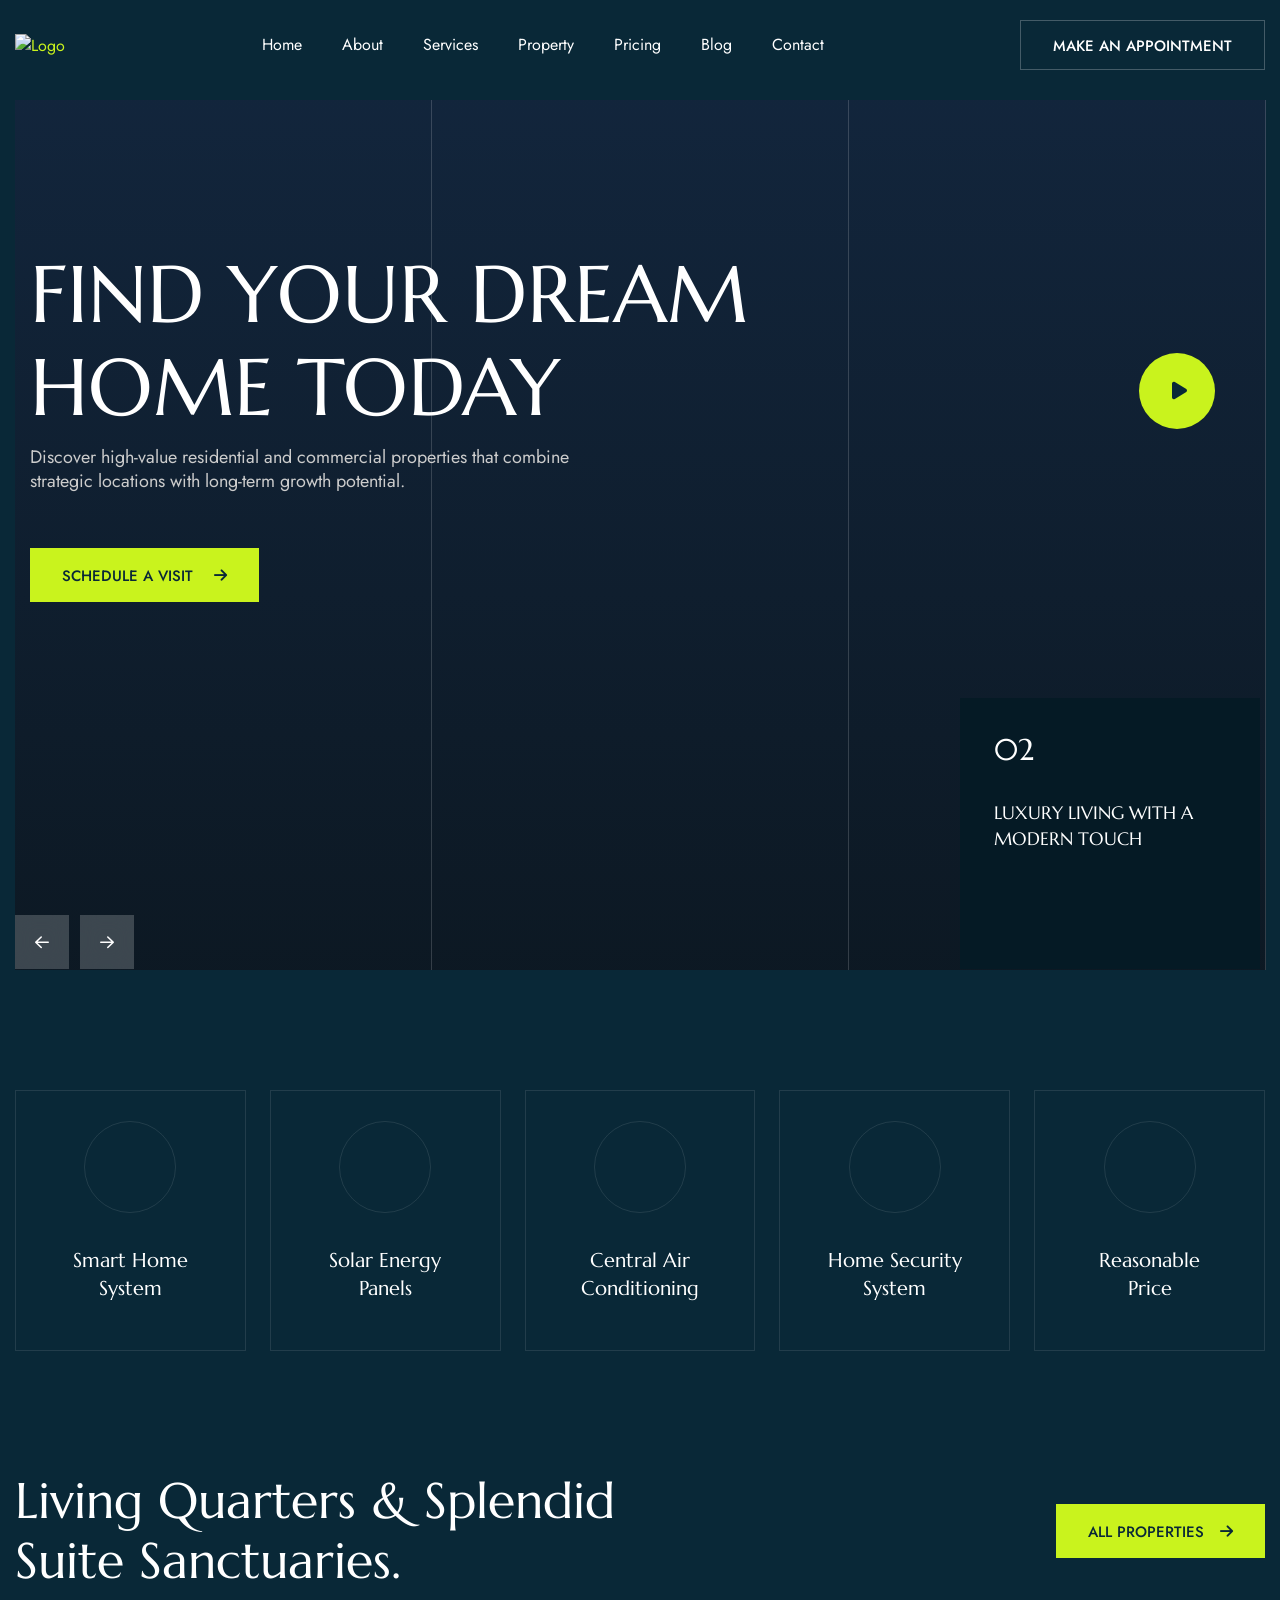
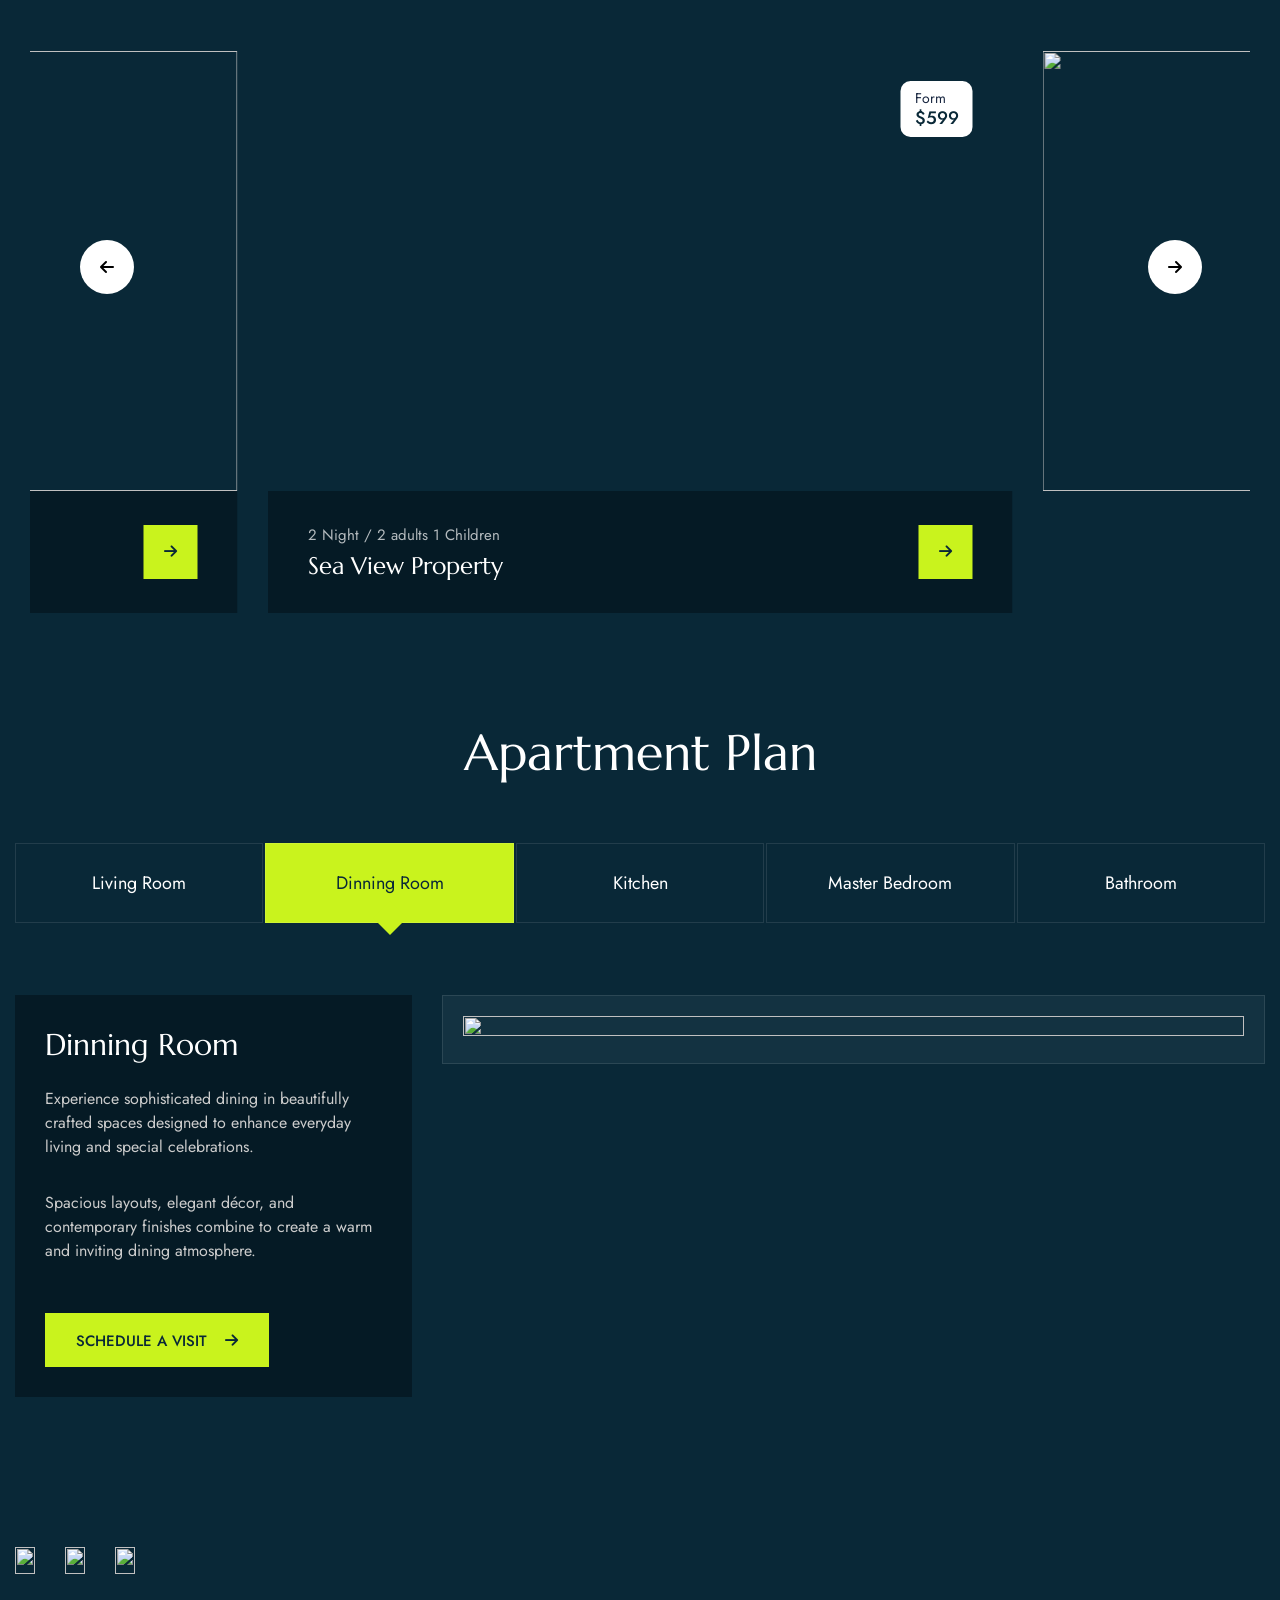
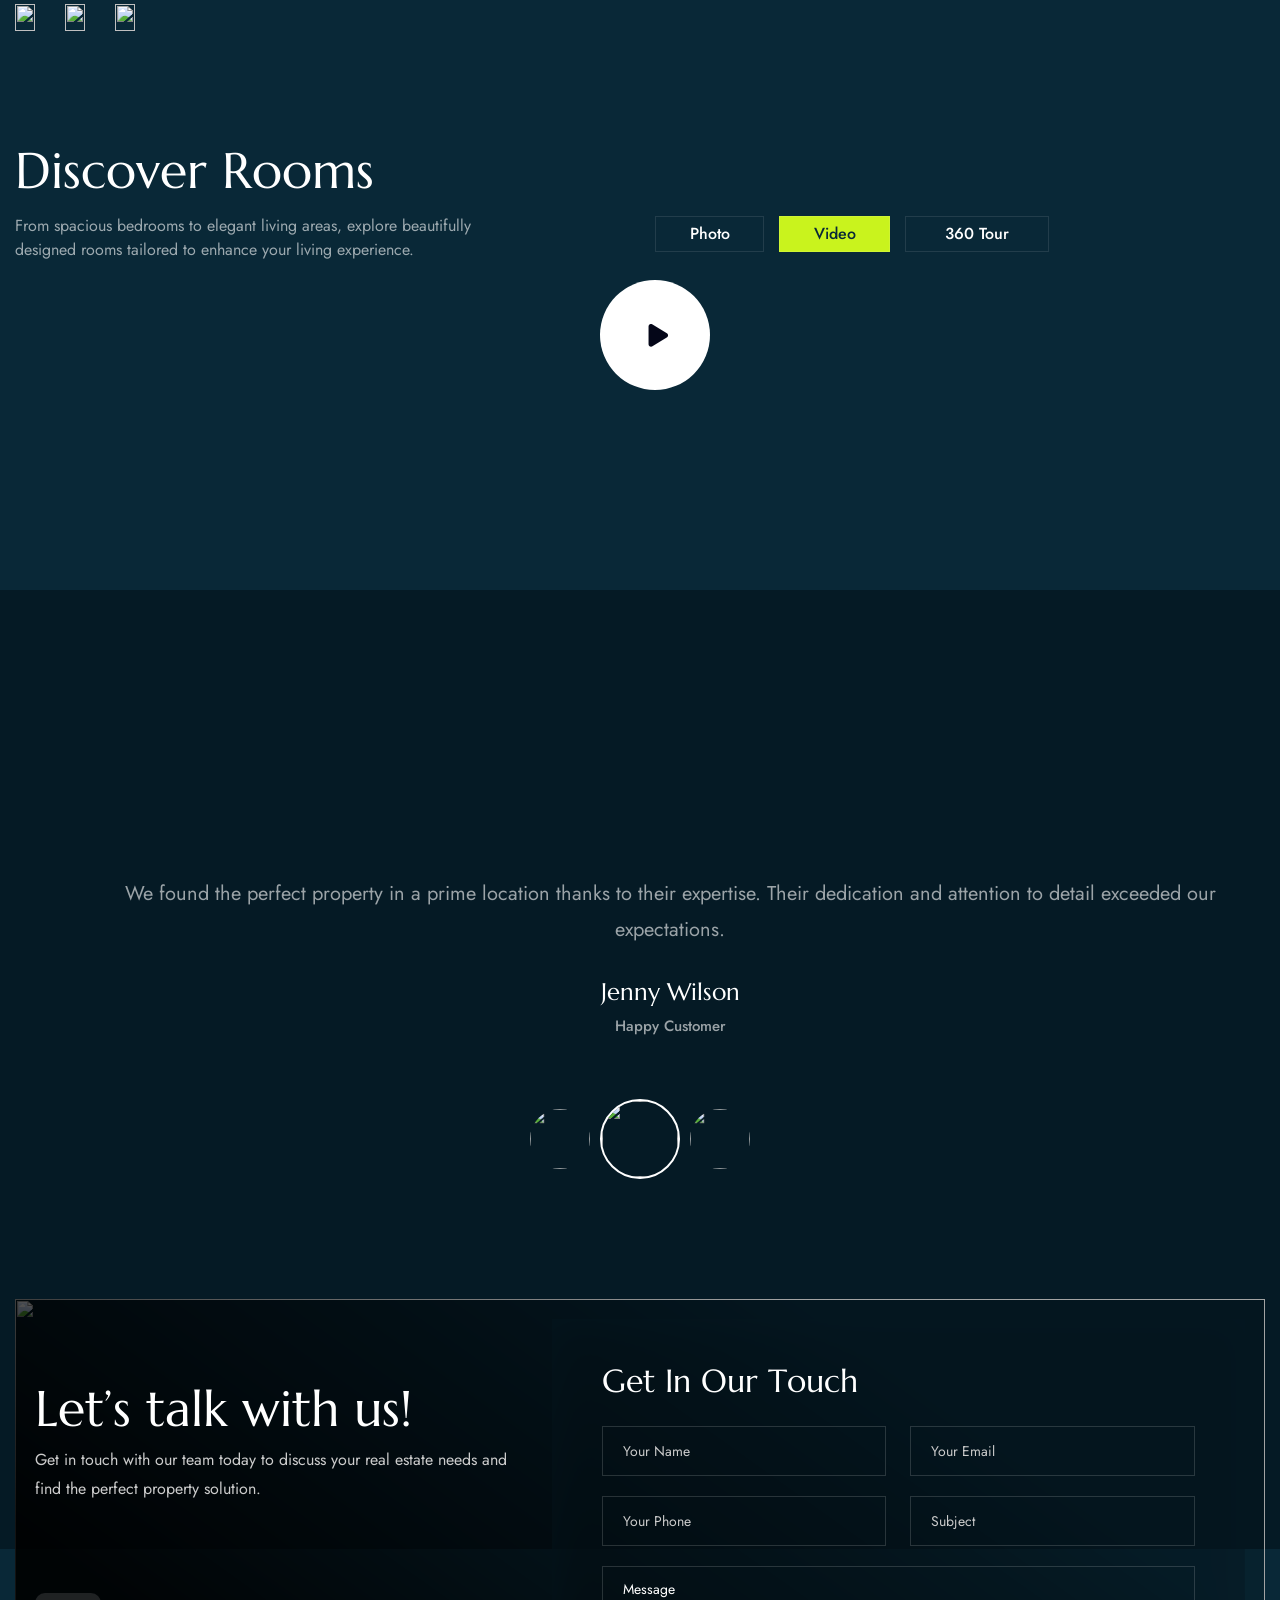
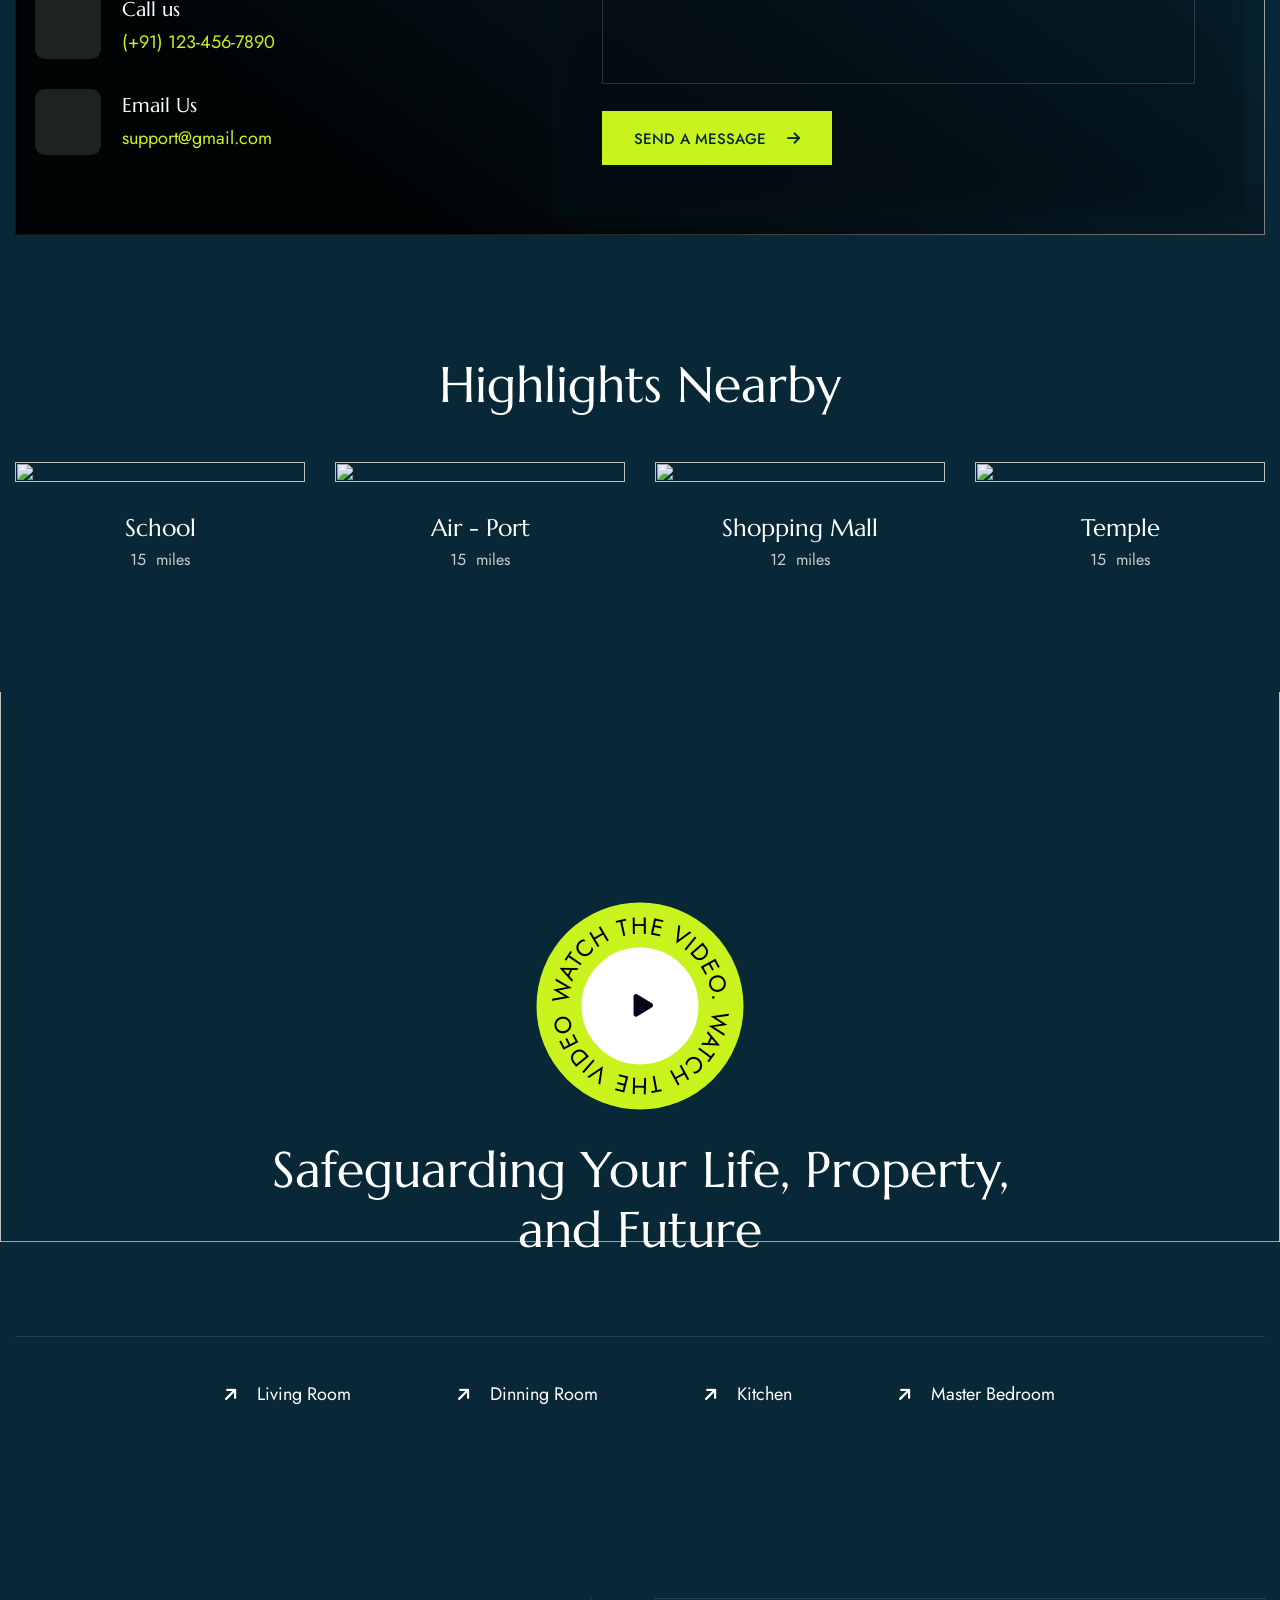
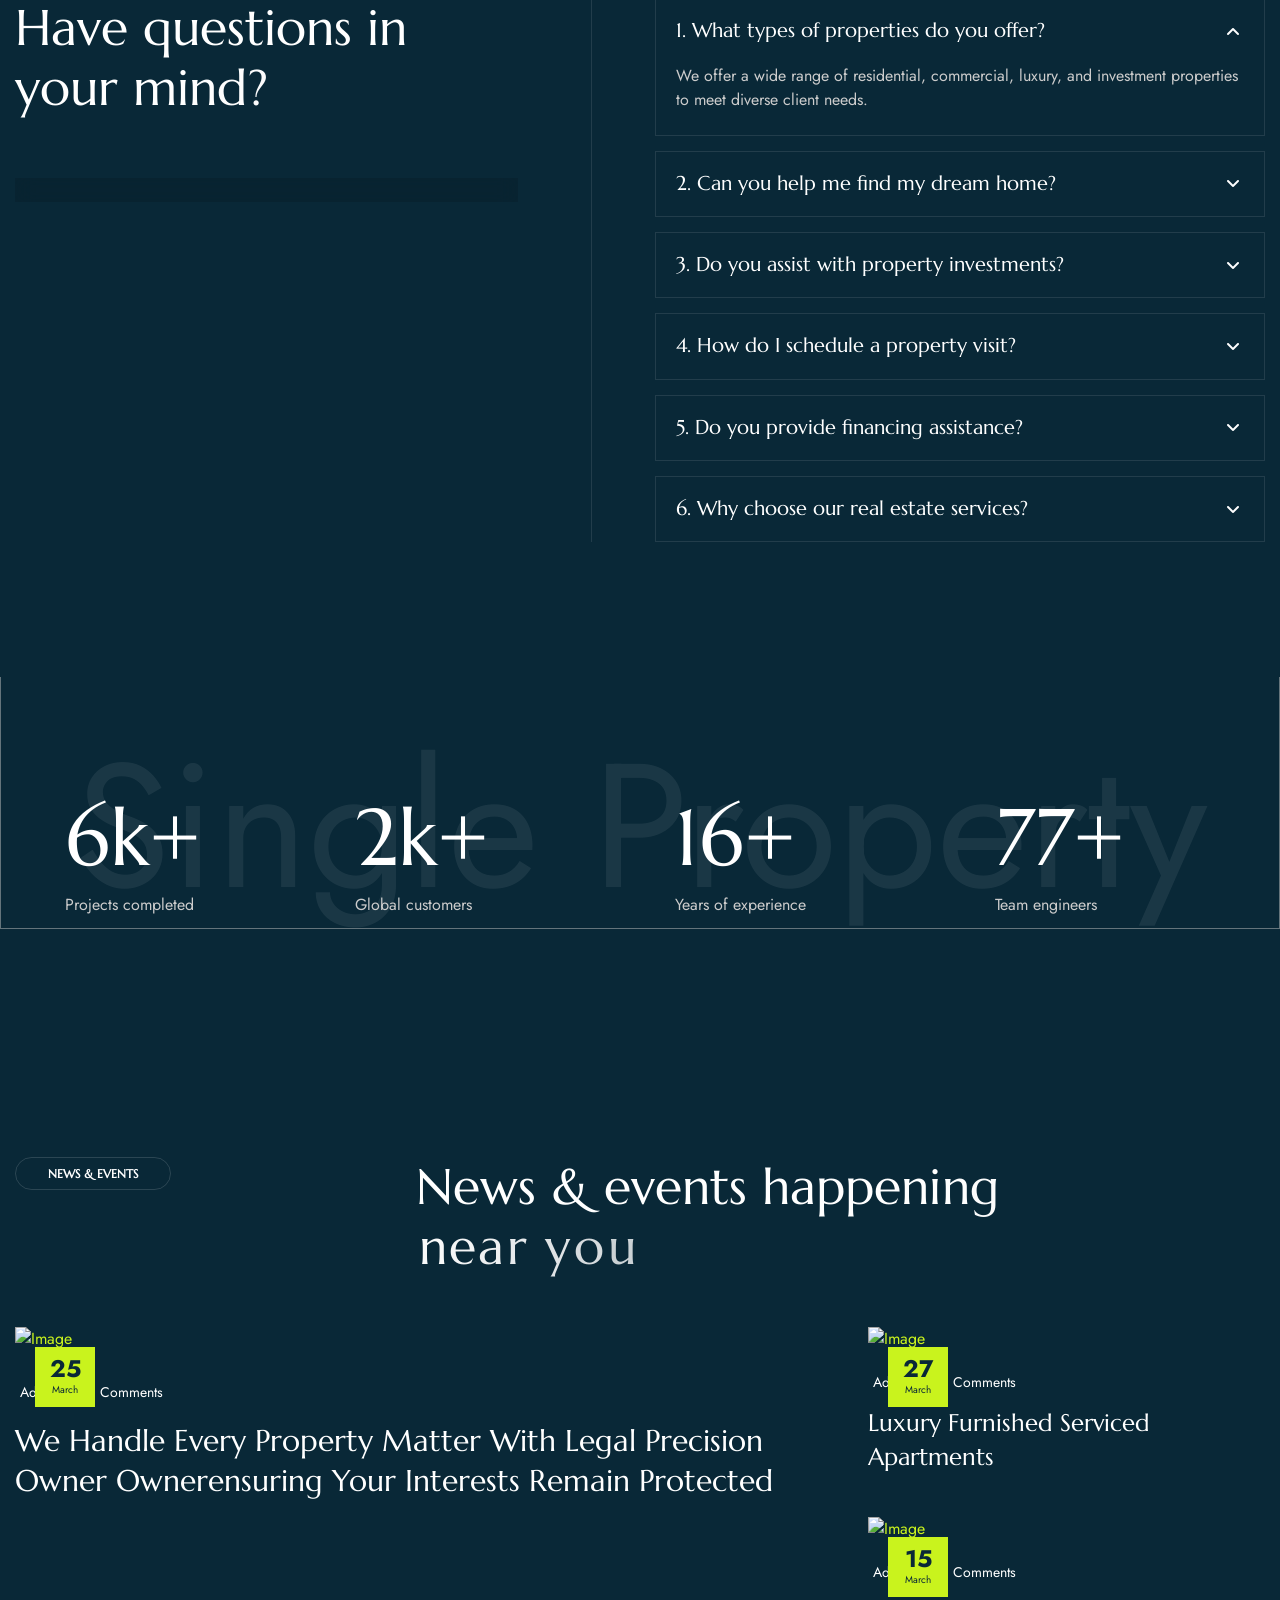
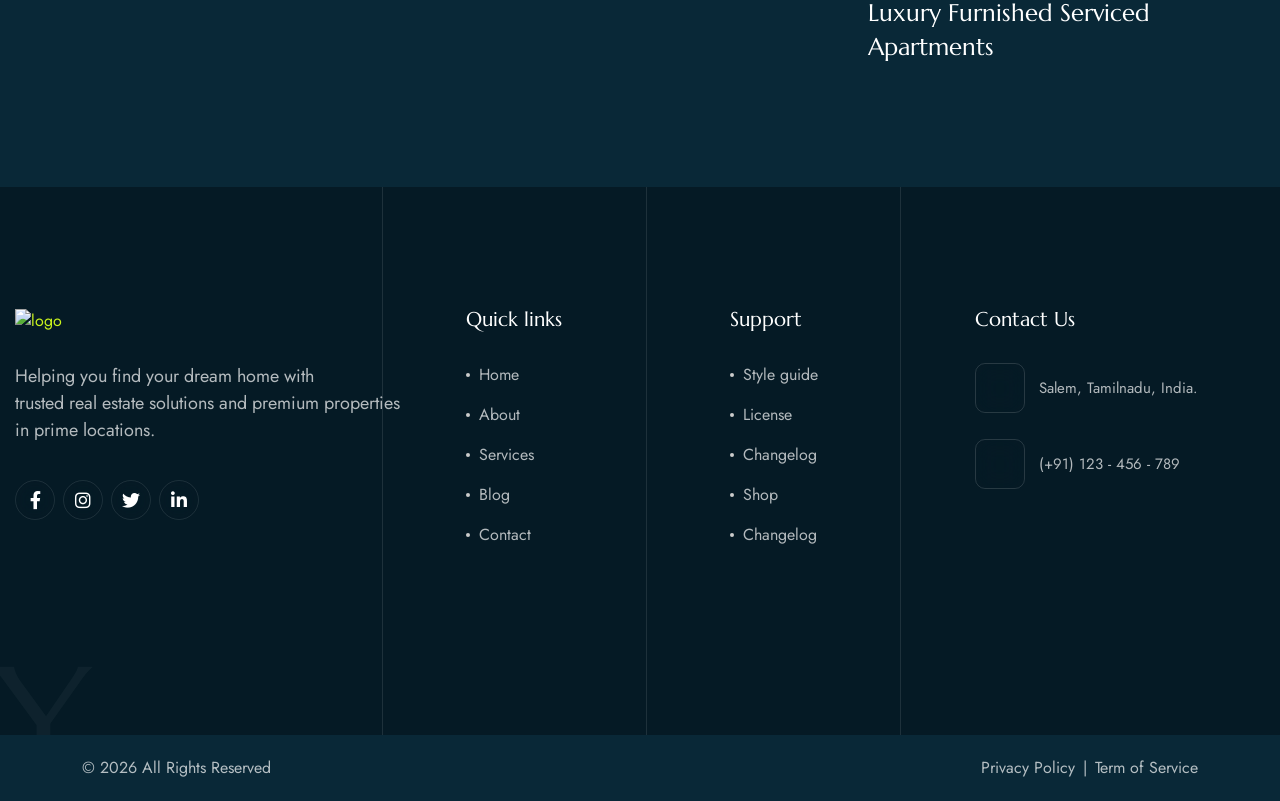
==== index.html @ 221e7041 "Add files via upload" ====
<!DOCTYPE html>
<html lang="en">
<head>
<meta charset="utf-8" />
<title>Stackly- Real Estate</title>
<!-- Stylesheets -->
<link href="css/bootstrap.min.css" rel="stylesheet" />
<link href="css/style.css" rel="stylesheet" />
<link href="css/style-home-1.css" rel="stylesheet" />
<meta http-equiv="X-UA-Compatible" content="IE=edge" />
<meta name="viewport" content="width=device-width, initial-scale=1.0" />

</head>

<body>
<div class="page-wrapper">

  <div class="preloader"></div>

  <!-- Back-to-top start -->
  <div class="back-to-top-wrapper">
    <button id="back_to_top" type="button" class="back-to-top-btn">
      <svg width="12" height="7" viewBox="0 0 12 7" fill="none" xmlns="../../../www.w3.org/2000/svg.html"><path d="M11 6L6 1L1 6" stroke="currentColor" stroke-width="1.5" stroke-linecap="round" stroke-linejoin="round" /></svg>
    </button>
  </div>
  <!-- Back-to-top start -->

  <!-- Main Header-->
  <header class="main-header header-style-one">
    <div class="auto-container">
      <div class="header-lower anim-fade-move" data-delay="0.25">
        <div class="inner-container">
          <!-- Main box -->
          <div class="main-box">
            <div class="logo-box">
              <div class="logo"><a href="index.html"><img src="images/logo-new.webp" alt="Logo" /></a></div>
            </div>

            <!--Nav Box-->
            <div class="nav-outer">
              <nav class="nav main-menu">
                <ul class="navigation">
               <li><a href="index.html">Home</a></li>
                <li><a href="page-about.html">About</a></li>
                <li><a href="page-services.html">Services</a></li>
                <li><a href="property-grid.html">Property</a></li>
                <li><a href="page-pricing.html">Pricing</a></li>
                <li><a href="news-grid.html">Blog</a></li>
                <li><a href="page-contact.html">Contact</a></li>
                </ul>
              </nav>
            </div>
            <div class="right-box">
              <!-- Phone Box -->
              <a class="theme-btn btn-style-two" href="login.html">
                <span class="btn-title">Make an appointment </span>
              </a>
            </div>
            <!--Mobile Navigation Toggler-->
            <div class="mobile-nav-toggler"><span class="icon lnr-icon-bars"></span></div>
          </div>
        </div>
      </div>
    </div>

    <!-- Mobile Menu  -->
    <div class="mobile-menu">
      <div class="menu-backdrop"></div>
      <!--Here Menu Will Come Automatically Via Javascript / Same Menu as in Header-->
      <nav class="menu-box">
        <div class="upper-box">
          <div class="nav-logo">
            <a href="index.html"><img src="images/logo-new.webp" alt="" /></a>
          </div>
          <div class="close-btn"><i class="icon fa fa-times"></i></div>
        </div>
        <ul class="navigation clearfix">
          <!--Keep This Empty / Menu will come through Javascript-->
        </ul>
        <ul class="contact-list-one">
            <li class="appointment-btn-wrap">
        <a href="login.html" class="theme-btn btn-style-two mobile-appointment-btn">
            Make Appointment
        </a>
    </li>
        </ul>
        <ul class="social-links">
          <li><a href="404.html"><i class="icon fab fa-twitter"></i></a></li>
          <li><a href="404.html"><i class="icon fab fa-facebook-f"></i></a></li>
          <li><a href="404.html"><i class="icon fab fa-pinterest-p"></i></a></li>
          <li><a href="404.html"><i class="icon fab fa-vimeo-v"></i></a></li>
        </ul>
      </nav>
    </div>
    <!-- End Mobile Menu -->
  </header>
  <!--End Main Header -->

  <!-- service-section-two -->
  <section class="banner-section-h1 pt-0 pb-0">
    <div class="outer-container">
      <div class="outer-box" data-background="images/banner/banner-h1-1.webp">
        <div class="service-two-slider swiper-container">
          <div class="swiper-wrapper">
            <div class="swiper-slide">
              <!-- service-block -->
              <div class="banner-block-h1" data-bg="images/banner/banner-h1-1.webp">
                <div class="inner-box"></div>
              </div>
            </div>
            <div class="swiper-slide">
              <!-- service-block -->
              <div class="banner-block-h1" data-bg="images/banner/banner-h1-2.webp">
                <div class="inner-box"></div>
              </div>
            </div>
            <div class="swiper-slide">
              <!-- service-block -->
              <div class="banner-block-h1" data-bg="images/banner/banner-h1-1.webp">
                <div class="inner-box"></div>
              </div>
            </div>
            <div class="swiper-slide">
              <!-- service-block -->
              <div class="banner-block-h1" data-bg="images/banner/banner-h1-2.webp">
                <div class="inner-box"></div>
              </div>
            </div>
            <div class="swiper-slide">
              <!-- service-block -->
              <div class="banner-block-h1" data-bg="images/banner/banner-h1-1.webp">
                <div class="inner-box"></div>
              </div>
            </div>
          </div>
        </div>
      </div>
      <div class="inner-container">
        <div class="swiper-container banner-h1-slider-content pb-0">
          <div class="swiper-wrapper">
            <div class="banner-slide-h1 swiper-slide">
              <div class="outer-box-two">
                <div class="banner-content">
                  <div class="inner-content">
                    <div class="h1 title wow fadeInUp" data-wow-delay="200ms">Discover Your <img src="images/icons/banner-title.webp" alt="">Dream Home</div>
                    <div class="text wow fadeInUp" data-wow-delay="400ms"> Explore premium residential properties in prime locations, designed to offer comfort, elegance, and a modern lifestyle.</div>
                    <a class="theme-btn btn-style-one wow fadeInUp" data-wow-delay="600ms" href="404.html">
                      <span class="btn-title">Schedule a visit </span>
                      <span class="btn-arrow-right"><i class="fa-solid fa-arrow-right"></i></span>
                    </a>
                  </div>
                  <div class="video-box wow fadeInUp" data-wow-delay="600ms">
                    <a class="play-now-one play-now" href="404.html">
                      <i class="fa-sharp fa-solid fa-play"></i>
                      <span class="ripple"></span>
                    </a>
                  </div>
                </div>
              </div>
              <div class="banner-info wow fadeInUp" data-wow-delay="800ms">
                <div class="content-box">
                  <div class="h3 number">01</div>
                  <div class="h6 title">Luxury Living with a Modern Touch</div>
                  <div class="icon"><img src="images/icons/banner-h1-1.webp" alt=""></div>
                </div>
                <div class="image"><img src="images/banner/banner-h1-3.webp" alt=""></div>
              </div>
            </div>
            <div class="banner-slide-h1 swiper-slide">
              <div class="outer-box-two">
                <div class="banner-content">
                  <div class="inner-content">
                    <div class="h1 title wow fadeInUp" data-wow-delay="200ms">Find Your Dream<img src="images/icons/banner-title.webp" alt=""> Home Today</div>
                    <div class="text wow fadeInUp" data-wow-delay="400ms">Discover high-value residential and commercial properties that combine strategic locations with long-term growth potential.</div>
                    <a class="theme-btn btn-style-one wow fadeInUp" data-wow-delay="600ms" href="404.html">
                      <span class="btn-title">Schedule a visit </span>
                      <span class="btn-arrow-right"><i class="fa-solid fa-arrow-right"></i></span>
                    </a>
                  </div>
                  <div class="video-box wow fadeInUp" data-wow-delay="600ms">
                    <a class="play-now-one play-now" href="404.html" data-fancybox="gallery" data-caption="">
                      <i class="fa-sharp fa-solid fa-play"></i>
                      <span class="ripple"></span>
                    </a>
                  </div>
                </div>
              </div>
              <div class="banner-info wow fadeInUp" data-wow-delay="800ms">
                <div class="content-box">
                  <div class="h3 number">02</div>
                  <div class="h6 title">Luxury Living with a Modern Touch</div>
                  <div class="icon"><img src="images/icons/banner-h1-1.webp" alt=""></div>
                </div>
                <div class="image"><img src="images/banner/banner-h1-4.webp" alt=""></div>
              </div>
            </div>
            <div class="banner-slide-h1 swiper-slide">
              <div class="outer-box-two">
                <div class="banner-content">
                  <div class="inner-content">
                    <div class="h1 title wow fadeInUp" data-wow-delay="200ms">Luxury Living <img src="images/icons/banner-title.webp" alt="">with a Modern Touch</div>
                    <div class="text wow fadeInUp" data-wow-delay="400ms">Find exclusive properties with world-class amenities, spacious interiors, and exceptional investment opportunities.</div>
                    <a class="theme-btn btn-style-one wow fadeInUp" data-wow-delay="600ms" href="404.html">
                      <span class="btn-title">Schedule a visit </span>
                      <span class="btn-arrow-right"><i class="fa-solid fa-arrow-right"></i></span>
                    </a>
                  </div>
                  <div class="video-box wow fadeInUp" data-wow-delay="600ms">
                    <a class="play-now-one play-now" href="404.html" data-fancybox="gallery" data-caption="">
                      <i class="fa-sharp fa-solid fa-play"></i>
                      <span class="ripple"></span>
                    </a>
                  </div>
                </div>
              </div>
              <div class="banner-info wow fadeInUp" data-wow-delay="800ms">
                <div class="content-box">
                  <div class="h3 number">03</div>
                  <div class="h6 title">Luxury Living with a Modern Touch</div>
                   <div class="icon"><img src="images/icons/banner-h1-1.webp" alt=""></div>
                </div>
                <div class="image"><img src="images/banner/banner-h1-3.webp" alt=""></div>
              </div>
            </div>
          </div>
          <div class="banner-h1-button-next"><i class="fa-regular fa-arrow-right"></i></div>
          <div class="banner-h1-button-prev"><i class="fa-regular fa-arrow-left"></i></div>
        </div>
      </div>
    </div>
  </section>
  <!-- End service-section -->

  <!-- Service Section -->
  <section class="services-section">
    <div class="auto-container">
      <div class="outer-box">
        <div class="row row-cols-lg-5 row-cols-md-3 row-cols-sm-2 row-cols-1">

          <!-- Service Block -->
          <div class="column col wow fadeInUp" data-wow-delay="00ms">
            <div class="service-block">
              <div class="inner">
                <div class="icon"><img src="images/icons/theme-icon1.webp" alt=""></div>
                <div class="h5 title"><a href="page-service-details.html">Smart Home <br>System</a></div>
              </div>
            </div>
          </div>

          <!-- Service Block -->
          <div class="column col wow fadeInUp" data-wow-delay="100ms">
            <div class="service-block">
              <div class="inner">
                <div class="icon"><img src="images/icons/theme-icon2.webp" alt=""></div>
                <div class="h5 title"><a href="page-service-details.html">Solar Energy <br>Panels</a></div>
              </div>
            </div>
          </div>

          <!-- Service Block -->
          <div class="column col wow fadeInUp" data-wow-delay="200ms">
            <div class="service-block">
              <div class="inner">
                <div class="icon"><img src="images/icons/theme-icon3.webp" alt=""></div>
                <div class="h5 title"><a href="page-service-details.html">Central Air <br>Conditioning</a></div>
              </div>
            </div>
          </div>

          <!-- Service Block -->
          <div class="column col wow fadeInUp" data-wow-delay="300ms">
            <div class="service-block">
              <div class="inner">
                <div class="icon"><img src="images/icons/theme-icon4.webp" alt=""></div>
                <div class="h5 title"><a href="page-service-details.html">Home Security <br>System</a></div>
              </div>
            </div>
          </div>

          <!-- Service Block -->
          <div class="column col wow fadeInUp" data-wow-delay="400ms">
            <div class="service-block">
              <div class="inner">
                <div class="icon"><img src="images/icons/theme-icon5.webp" alt=""></div>
                <div class="h5 title"><a href="page-service-details.html">Reasonable <br>Price</a></div>
              </div>
            </div>
          </div>
        </div>
      </div>
    </div>
  </section>
  <!-- End Service Section -->

  <!-- Properties Section -->
  <section class="properties-section-h1 pt-0">
    <div class="auto-container">
      <div class="row">
        <div class="sec-title wow fadeInRight">
          <div class="h2 title char-animation">Living Quarters & Splendid Suite Sanctuaries.</div>
          <a class="theme-btn btn-style-one" href="404.html">
            <span class="btn-title">All properties </span>
            <span class="btn-arrow-right"><i class="fa-solid fa-arrow-right"></i></span>
          </a>
        </div>
      </div>
    </div>
    <div class="outer-box">
      <div class="inner-box">
        <div class="swiper properties-h1_swiper wow fadeInUp pb-0" data-wow-delay="150ms">
          <div class="swiper-wrapper">
            <!-- Project Block -->
            <div class="properties-block swiper-slide">
              <div class="inner-block">
                <div class="image">
                  <img src="images/resource/properties1-1.webp" alt="">
                  <div class="price-info">Form<span>$599</span></div>
                </div>
                <div class="content">
                  <div class="info-box">
                    <div class="info">2 Night / 2 adults 1 Children</div>
                    <div class="h4 title"><a href="404.html">Sea View Property</a></div>
                  </div>
                  <a class="theme-btn btn-style-one" href="404.html">
                    <span class="btn-arrow-right"><i class="fa-solid fa-arrow-right"></i></span>
                  </a>
                </div>
              </div>
            </div>
            <!-- Project Block -->
            <div class="properties-block swiper-slide">
              <div class="inner-block">
                <div class="image">
                  <img src="images/resource/properties1-2.webp" alt="">
                  <div class="price-info">Form<span>$599</span></div>
                </div>
                <div class="content">
                  <div class="info-box">
                    <div class="info">2 Night / 2 adults 1 Children</div>
                    <div class="h4 title"><a href="404.html">Sea View Property</a></div>
                  </div>
                  <a class="theme-btn btn-style-one" href="404.html">
                    <span class="btn-arrow-right"><i class="fa-solid fa-arrow-right"></i></span>
                  </a>
                </div>
              </div>
            </div>
            <!-- Project Block -->
            <div class="properties-block swiper-slide">
              <div class="inner-block">
                <div class="image">
                  <img src="images/resource/properties1-3.webp" alt="">
                  <div class="price-info">Form<span>$599</span></div>
                </div>
                <div class="content">
                  <div class="info-box">
                    <div class="info">2 Night / 2 adults 1 Children</div>
                    <div class="h4 title"><a href="404.html">Sea View Property</a></div>
                  </div>
                  <a class="theme-btn btn-style-one" href="404.html">
                    <span class="btn-arrow-right"><i class="fa-solid fa-arrow-right"></i></span>
                  </a>
                </div>
              </div>
            </div>

            <!-- Project Block -->
            <div class="properties-block swiper-slide">
              <div class="inner-block">
                <div class="image">
                  <img src="images/resource/properties1-1.webp" alt="">
                  <div class="price-info">Form<span>$599</span></div>
                </div>
                <div class="content">
                  <div class="info-box">
                    <div class="info">2 Night / 2 adults 1 Children</div>
                    <div class="h4 title"><a href="404.html">Sea View Property</a></div>
                  </div>
                  <a class="theme-btn btn-style-one" href="404.html">
                    <span class="btn-arrow-right"><i class="fa-solid fa-arrow-right"></i></span>
                  </a>
                </div>
              </div>
            </div>
            <!-- Project Block -->
            <div class="properties-block swiper-slide">
              <div class="inner-block">
                <div class="image">
                  <img src="images/resource/properties1-2.webp" alt="">
                  <div class="price-info">Form<span>$599</span></div>
                </div>
                <div class="content">
                  <div class="info-box">
                    <div class="info">2 Night / 2 adults 1 Children</div>
                    <div class="h4 title"><a href="404.html">Sea View Property</a></div>
                  </div>
                  <a class="theme-btn btn-style-one" href="404.html">
                    <span class="btn-arrow-right"><i class="fa-solid fa-arrow-right"></i></span>
                  </a>
                </div>
              </div>
            </div>
            <!-- Project Block -->
            <div class="properties-block swiper-slide">
              <div class="inner-block">
                <div class="image">
                  <img src="images/resource/properties1-3.webp" alt="">
                  <div class="price-info">Form<span>$599</span></div>
                </div>
                <div class="content">
                  <div class="info-box">
                    <div class="info">2 Night / 2 adults 1 Children</div>
                    <div class="h4 title"><a href="404.html">Sea View Property</a></div>
                  </div>
                  <a class="theme-btn btn-style-one" href="404.html">
                    <span class="btn-arrow-right"><i class="fa-solid fa-arrow-right"></i></span>
                  </a>
                </div>
              </div>
            </div>
          </div>
        </div>
        <!-- Nav Box -->
        <div class="nav-box">
          <div class="four-item_button-prev"><span class="icon fa-solid fa-arrow-left"></span></div>
          <div class="four-item_button-next"><span class="icon fa-solid fa-arrow-right"></span></div>
        </div>
      </div>
    </div>
  </section>
  <!-- End Projects Section -->

  <!-- start room section h1 -->
  <section class="room-section-h1">
    <div class="anim-icon bounce-y"><img src="images/icons/shape-h1-1.webp" alt=""></div>
    <div class="sec-title text-center wow fadeInRight">
      <div class="h2 title char-animation">Apartment Plan</div>
    </div>
    <div class="auto-container">
      <div class="row">
        <div class="default-tabs tabs-box">
          <!-- Tab Btns -->
          <div class="tab-btns tab-buttons wow fadeInRight">
            <div class="row gx-0">
              <button data-tab="#prod-living" class="tab-btn col-sm">Living Room</button>
              <button data-tab="#prod-dinning" class="tab-btn col-sm active-btn">Dinning Room</button>
              <button data-tab="#prod-kitchen" class="tab-btn col-sm">Kitchen</button>
              <button data-tab="#prod-bedroom" class="tab-btn col-sm">Master Bedroom</button>
              <button data-tab="#prod-bathroom" class="tab-btn col-sm">Bathroom</button>
            </div>
          </div>

          <!-- Tabs Container -->
          <div class="tabs-content">

            <!-- Tab -->
            <div class="tab" id="prod-living">
              <div class="tab-inner-content">
                <div class="row">
                  <div class="content-column col-xl-4 col-lg-6">
                    <div class="inner-column">
                      <div class="h4 title">Living Room</div>
                      <div class="text-1">Discover premium properties in sought-after locations, offering modern amenities, elegant designs, and exceptional value.</div>
                      <div class="text-2">Whether you're buying your dream home or making an investment, we help you find the perfect property with confidence.</div>
                      <a class="theme-btn btn-style-one" href="404.html">
                        <span class="btn-title">Schedule a visit </span>
                        <span class="btn-arrow-right"><i class="fa-solid fa-arrow-right"></i></span>
                      </a>
                    </div>
                  </div>
                  <div class="image-column col-xl-8 col-lg-6">
                    <div class="inner-column">
                      <div class="image">
                        <img src="images/resource/ap-1.webp" alt="">
                        <img src="images/resource/ap-1.webp" alt="">
                      </div>
                    </div>
                  </div>
                </div>
              </div>
            </div>

            <!-- Tab -->
            <div class="tab active-tab" id="prod-dinning">
              <div class="tab-inner-content">
                <div class="row">
                  <div class="content-column col-xl-4 col-lg-6">
                    <div class="inner-column">
                      <div class="h4 title">Dinning Room</div>
                      <div class="text-1"> Experience sophisticated dining in beautifully crafted spaces designed to enhance everyday living and special celebrations.</div>
                      <div class="text-2">Spacious layouts, elegant décor, and contemporary finishes combine to create a warm and inviting dining atmosphere.</div>
                      <a class="theme-btn btn-style-one" href="404.html">
                        <span class="btn-title">Schedule a visit </span>
                        <span class="btn-arrow-right"><i class="fa-solid fa-arrow-right"></i></span>
                      </a>
                    </div>
                  </div>
                  <div class="image-column col-xl-8 col-lg-6">
                    <div class="inner-column">
                      <div class="image">
                        <img src="images/resource/ap-2.webp" alt="">
                        <img src="images/resource/ap-2.webp" alt="">
                      </div>
                    </div>
                  </div>
                </div>
              </div>
            </div>

            <!-- Tab -->
            <div class="tab" id="prod-kitchen">
              <div class="tab-inner-content">
                <div class="row">
                  <div class="content-column col-xl-4 col-lg-6">
                    <div class="inner-column">
                      <div class="h4 title">Kitchen</div>
                      <div class="text-1">Experience a modern kitchen designed with premium finishes, smart storage solutions, and high-quality appliances for everyday convenience.</div>
                      <div class="text-2">Spacious layouts and elegant interiors create the perfect environment for cooking, dining, and spending quality time with family.</div>
                      <a class="theme-btn btn-style-one" href="404.html">
                        <span class="btn-title">Schedule a visit </span>
                        <span class="btn-arrow-right"><i class="fa-solid fa-arrow-right"></i></span>
                      </a>
                    </div>
                  </div>
                  <div class="image-column col-xl-8 col-lg-6">
                    <div class="inner-column">
                      <div class="image">
                        <img src="images/resource/ap-3.webp" alt="">
                        <img src="images/resource/ap-3.webp" alt="">
                      </div>
                    </div>
                  </div>
                </div>
              </div>
            </div>

            <!-- Tab -->
            <div class="tab" id="prod-bedroom">
              <div class="tab-inner-content">
                <div class="row">
                  <div class="content-column col-xl-4 col-lg-6">
                    <div class="inner-column">
                      <div class="h4 title">Master Bedroom</div>
                      <div class="text-1"> Relax in a spacious master bedroom designed for comfort, privacy, and elegance, featuring modern interiors and premium finishes.</div>
                      <div class="text-2"> Enjoy a peaceful retreat with ample natural light, stylish décor, and thoughtfully planned spaces that enhance your everyday living experience.</div>
                      <a class="theme-btn btn-style-one" href="404.html">
                        <span class="btn-title">Schedule a visit </span>
                        <span class="btn-arrow-right"><i class="fa-solid fa-arrow-right"></i></span>
                      </a>
                    </div>
                  </div>
                  <div class="image-column col-xl-8 col-lg-6">
                    <div class="inner-column">
                      <div class="image">
                        <img src="images/resource/ap-4.webp" alt="">
                        <img src="images/resource/ap-4.webp" alt="">
                      </div>
                    </div>
                  </div>
                </div>
              </div>
            </div>

            <!-- Tab -->
            <div class="tab" id="prod-bathroom">
              <div class="tab-inner-content">
                <div class="row">
                  <div class="content-column col-xl-4 col-lg-6">
                    <div class="inner-column">
                      <div class="h4 title">Bathroom</div>
                      <div class="text-1">Enjoy a modern bathroom designed with premium fixtures, elegant finishes, and spacious layouts for maximum comfort and convenience.</div>
                      <div class="text-2">Featuring contemporary design, quality materials, and a relaxing atmosphere, our bathrooms provide the perfect space to refresh and unwind.</div>
                      <a class="theme-btn btn-style-one" href="404.html">
                        <span class="btn-title">Schedule a visit </span>
                        <span class="btn-arrow-right"><i class="fa-solid fa-arrow-right"></i></span>
                      </a>
                    </div>
                  </div>
                  <div class="image-column col-xl-8 col-lg-6">
                    <div class="inner-column">
                      <div class="image">
                        <img src="images/resource/ap-5.webp" alt="">
                        <img src="images/resource/ap-5.webp" alt="">
                      </div>
                    </div>
                  </div>
                </div>
              </div>
            </div>

          </div>
        </div>
      </div>
    </div>
  </section>
  <!-- end room section h1 -->

  <!-- Start Gellary Section -->
  <section class="gellary-section-h1">
    <div class="outer-box">
      <div class="inner-box">
        <div class="image"><img src="images/resource/gallary-h1-1.webp" alt=""></a></div>
        <div class="image"><img src="images/resource/gallary-h1-2.webp" alt=""></a></div>
        <div class="image"><img src="images/resource/gallary-h1-3.webp" alt=""></a></div>
      </div>
      <div class="inner-box">
        <div class="image"><img src="images/resource/gallary-h1-4.webp" alt=""></a></div>
        <div class="image"><img src="images/resource/gallary-h1-5.webp" alt=""></a></div>
        <div class="image"><img src="images/resource/gallary-h1-6.webp" alt=""></a></div>
      </div>
    </div>
  </section>
  <!-- End Gellary Section -->

  <!-- Start room section h1 two -->
  <section class="room-section-h1-two">
    <div class="auto-container">
      <div class="row">
        <div class="image-column col-lg-6">
          <div class="inner-column">
            <div class="sec-title wow fadeInRight">
              <div class="h2 title char-animation">Discover Rooms</div>
              <div class="text"> From spacious bedrooms to elegant living areas, explore beautifully designed rooms tailored to enhance your living experience.</div>
            </div>
            <div class="bxslider">
              <div class="slider-content img-reveal">
                <figure class="image-box"><img src="images/resource/room-h1-2-1.webp" alt="GallerImg"></a></figure>
                <div class="slider-pager">
                  <ul class="thumb-box">
                    <li><a class="active" data-slide-index="0" href="#"><figure><img src="images/resource/room-h1-2-1.webp" alt="GallerImg"></figure></a></li>
                    <li><a data-slide-index="1" href="#"><figure><img src="images/resource/room-h1-2-2.webp" alt="GallerImg"></figure></a></li>
                    <li><a data-slide-index="2" href="#"><figure><img src="images/resource/room-h1-2-3.webp" alt="GallerImg"></figure></a></li>
                  </ul>
                </div>
              </div>
              <div class="slider-content img-reveal">
                <figure class="image-box"><img src="images/resource/room-h1-2-2.webp" alt="GallerImg"></a></figure>
                <div class="slider-pager">
                  <ul class="thumb-box">
                    <li> <a class="active" data-slide-index="0" href="#"><figure><img src="images/resource/room-h1-2-1.webp" alt="GallerImg"></figure></a> </li>
                    <li> <a data-slide-index="1" href="#"><figure><img src="images/resource/room-h1-2-2.webp" alt="GallerImg"></figure></a> </li>
                    <li> <a data-slide-index="2" href="#"><figure><img src="images/resource/room-h1-2-3.webp" alt="GallerImg"></figure></a> </li>
                  </ul>
                </div>
              </div>
              <div class="slider-content img-reveal">
                <figure class="image-box"><img src="images/resource/room-h1-2-3.webp" alt="GallerImg"></a></figure>
                <div class="slider-pager">
                  <ul class="thumb-box">
                    <li> <a class="active" data-slide-index="0" href="#"><figure><img src="images/resource/room-h1-2-1.webp" alt="GallerImg"></figure></a> </li>
                    <li> <a data-slide-index="1" href="#"><figure><img src="images/resource/room-h1-2-2.webp" alt="GallerImg"></figure></a> </li>
                    <li> <a data-slide-index="2" href="#"><figure><img src="images/resource/room-h1-2-3.webp" alt="GallerImg"></figure></a> </li>
                  </ul>
                </div>
              </div>
            </div>
          </div>
        </div>
        <div class="design-column col-lg-6">
          <div class="inner-column">
            <div class="default-tabs tabs-box">


            <!-- Tab Btns -->
            <div class="tab-btns tab-buttons wow fadeInRight">
              <button data-tab="#prod-photo" class="tab-btn">Photo</button>
              <button data-tab="#prod-video" class="tab-btn active-btn">Video</button>
              <button data-tab="#prod-tour" class="tab-btn">360 Tour</button>
            </div>

            <!-- Tabs Container -->
            <div class="tabs-content">

              <!-- Tab -->
              <div class="tab" id="prod-photo">
                <div class="tab-inner-content">
                  <div class="image"><img src="images/resource/room-h2-2.webp" alt=""></div>
                </div>
              </div>

              <!-- Tab -->
              <div class="tab active-tab" id="prod-video">
                <div class="tab-inner-content">
                  <div class="image">
                    <img src="images/resource/room-h2-1.webp" alt="">
                    <div class="video-box">
                      <a class="play-now-one play-now" href="404.html">
                        <i class="fa-sharp fa-solid fa-play"></i>
                        <span class="ripple"></span>
                      </a>
                    </div>
                  </div>
                </div>
              </div>

              <!-- Tab -->
              <div class="tab" id="prod-tour">
                <div class="tab-inner-content">
                  <div class="image"><img src="images/resource/room-h2-3.webp" alt=""></div>
                </div>
              </div>

            </div>
          </div>
          </div>
        </div>
      </div>
    </div>
  </section>
  <!-- End room section h1 two -->

  <!-- start testimonial section h1 -->
  <section class="testimonial-section-h1">
    <div class="anim-icon bounce-y"><img src="images/icons/contact-h1-1.webp" alt=""></div>
    <div class="auto-container">
      <div class="inner-container">
        <div class="sec-title img-reveal">
          <div class="h2 title char-animation">Customer Testimonials</div>
        </div>
        <div class="swiper-container testimonial-slider-content pb-0">
          <div class="swiper-wrapper">
            <div class="testimonial-block-h1 swiper-slide">
              <div class="inner-block img-reveal">
                <div class="icon"><img src="images/icons/testi-h1-1.webp" alt=""></div>
                <div class="text">Purchasing our dream home was a seamless experience. The team was professional, responsive, and guided us through every step of the process with confidence.</div>
                <div class="author-info">
                  <div class="h4 name"><a href="page-testimonial.html">Marvin McKinney</a></div>
                  <div class="designation">Happy Customer</div>
                </div>
              </div>
            </div>
            <div class="testimonial-block-h1 swiper-slide">
              <div class="inner-block img-reveal">
                <div class="icon"><img src="images/icons/testi-h1-1.webp" alt=""></div>
                <div class="text">We found the perfect property in a prime location thanks to their expertise. Their dedication and attention to detail exceeded our expectations.</div>
                <div class="author-info">
                  <div class="h4 name"><a href="page-testimonial.html">Jenny Wilson</a></div>
                  <div class="designation">Happy Customer</div>
                </div>
              </div>
            </div>
            <div class="testimonial-block-h1 swiper-slide">
              <div class="inner-block img-reveal">
                <div class="icon"><img src="images/icons/testi-h1-1.webp" alt=""></div>
                <div class="text">From the initial consultation to closing the deal, the entire process was smooth and transparent. I highly recommend their real estate services.</div>
                <div class="author-info">
                  <div class="h4 name"><a href="page-testimonial.html">Wisteria Ravenclaw</a></div>
                  <div class="designation">Happy Customer</div>
                </div>
              </div>
            </div>
            <div class="testimonial-block-h1 swiper-slide">
              <div class="inner-block img-reveal">
                <div class="icon"><img src="images/icons/testi-h1-1.webp" alt=""></div>
                <div class="text">Their team helped us find a luxury home that perfectly matched our lifestyle and budget. The service was exceptional from start to finish.</div>
                <div class="author-info">
                  <div class="h4 name"><a href="page-testimonial.html">Jenny Wilson</a></div>
                  <div class="designation">Happy Customer</div>
                </div>
              </div>
            </div>
            <div class="testimonial-block-h1 swiper-slide">
              <div class="inner-block img-reveal">
                <div class="icon"><img src="images/icons/testi-h1-1.webp" alt=""></div>
                <div class="text">The property recommendations were outstanding, and the entire buying experience was stress-free. We couldn't be happier with our new home.</div>
                <div class="author-info">
                  <div class="h4 name"><a href="page-testimonial.html">Wisteria Ravenclaw</a></div>
                  <div class="designation">Happy Customer</div>
                </div>
              </div>
            </div>
          </div>
        </div>
        <!-- Testimonial Thumb -->
        <div class="swiper-container testimonial-thumbs mx-auto wow fadeInRight">
          <div class="swiper-wrapper">
              <div class="swiper-slide"><img src="images/resource/testi-author-h1-1.webp" alt=""/></div>
              <div class="swiper-slide"><img src="images/resource/testi-author-h1-2.webp" alt=""/></div>
              <div class="swiper-slide"><img src="images/resource/testi-author-h1-3.webp" alt=""/></div>
              <div class="swiper-slide"><img src="images/resource/testi-author-h1-1.webp" alt=""/></div>
              <div class="swiper-slide"><img src="images/resource/testi-author-h1-2.webp" alt=""/></div>
          </div>
        </div>
      </div>
    </div>
  </section>
  <!-- end testimonial section h1 -->

  <!-- start contact section h1 -->
  <section class="contact-section-h1">
    <div class="auto-container">
      <div class="contact-block-h1">
        <div class="inner-block wow fadeInRight">
          <div class="bg-image bg"><img src="images/resource/contact1-bg1.webp" alt=""></div>
          <div class="row align-items-center justify-content-xl-between">
            <div class="contact-column col-xxl-4 col-xl-5 col-lg-5 col-md-5">
              <div class="inner-column">
                <div class="sec-title">
                  <div class="h2 title char-animation">Let’s talk with us!</div>
                  <div class="text">Get in touch with our team today to discuss your real estate needs and find the perfect property solution.</div>
                </div>
                <div class="info-box">
                  <div class="icon"><img src="images/icons/call-1.webp" alt=""></div>
                  <div class="content">
                    <div class="h5 title">Call us</div>
                    <a class="number">(+91) 123-456-7890</a>
                  </div>
                </div>
                <div class="info-box mb-0">
                  <div class="icon"><img src="images/icons/mail-1.webp" alt=""></div>
                  <div class="content">
                    <div class="h5 title">Email Us</div>
                    <a class="number"><span class="__cf_email__">support@gmail.com</span></a>
                  </div>
                </div>
              </div>
            </div>
            <div class="form-column col-xxl-5 offset-xxl-2 col-xl-7 col-lg-7 col-md-7">
              <div class="inner-column">
                <div class="h3 title char-animation">Get In Our Touch</div>
           <form id="contactForm">

    <div class="row g-20">

        <div class="col-lg-6">
            <div class="form-group">
                <input type="text" id="name" placeholder="Your Name">
                <small class="error"></small>
            </div>
        </div>

        <div class="col-lg-6">
            <div class="form-group">
                <input type="email" id="email" placeholder="Your Email">
                <small class="error"></small>
            </div>
        </div>

        <div class="col-lg-6">
            <div class="form-group">
                <input type="tel" id="phone" placeholder="Your Phone">
                <small class="error"></small>
            </div>
        </div>

        <div class="col-lg-6">
            <div class="form-group">
                <input type="text" id="subject" placeholder="Subject">
                <small class="error"></small>
            </div>
        </div>

        <div class="col-12">
            <div class="form-group">
                <textarea id="message" placeholder="Message"></textarea>
                <small class="error"></small>
            </div>
        </div>

    </div>

    <button type="submit" class="theme-btn btn-style-one">
        <span class="btn-title">Send A Message</span>
        <span class="btn-arrow-right">
            <i class="fa-solid fa-arrow-right"></i>
        </span>
    </button>

</form>
<script>
document.getElementById("contactForm").addEventListener("submit", function(e){

    e.preventDefault();

    let isValid = true;

    const name = document.getElementById("name");
    const email = document.getElementById("email");
    const phone = document.getElementById("phone");
    const subject = document.getElementById("subject");
    const message = document.getElementById("message");

    document.querySelectorAll(".error").forEach(el => el.innerHTML = "");
    document.querySelectorAll("input, textarea").forEach(el => {
        el.classList.remove("input-error");
    });

    if(name.value.trim() === ""){
        showError(name,"Please enter your name");
        isValid = false;
    }

    if(email.value.trim() === ""){
        showError(email,"Please enter your email");
        isValid = false;
    }
    else{
        const emailPattern = /^[^ ]+@[^ ]+\.[a-z]{2,3}$/;
        if(!emailPattern.test(email.value)){
            showError(email,"Please enter a valid email");
            isValid = false;
        }
    }

    if(phone.value.trim() === ""){
        showError(phone,"Please enter your phone number");
        isValid = false;
    }
    else if(phone.value.length < 10){
        showError(phone,"Phone number must be at least 10 digits");
        isValid = false;
    }

    if(subject.value.trim() === ""){
        showError(subject,"Please enter subject");
        isValid = false;
    }

    if(message.value.trim() === ""){
        showError(message,"Please enter your message");
        isValid = false;
    }

    if(isValid){
        window.location.href = "404.html";
    }

});

function showError(input,message){
    input.classList.add("input-error");
    input.parentElement.querySelector(".error").innerHTML = message;
}
</script>
              </div>
            </div>
          </div>
        </div>
      </div>
    </div>
  </section>
  <!-- end contact section h1 -->

  <!-- start services section h1 -->
  <section class="feature-section-h1">
    <div class="sec-title text-center">
      <div class="h2 title char-animation">Highlights Nearby</div>
    </div>
    <div class="auto-container">
      <div class="row">
        <div class="feature-block-h1 col-lg-3 col-sm-6 mb-md-30">
          <div class="inner-block wow fadeInRight">
            <div class="images-box">
              <a href="404.html">
                <img src="images/resource/service-h1-1.webp" alt="">
                <img src="images/resource/service-h1-1.webp" alt="">
              </a>
            </div>
            <div class="content-box">
              <div class="h4 title"><a href="404.html">School</a></div>
              <div class="text"><span>15</span> miles</div>
            </div>
          </div>
        </div>
        <div class="feature-block-h1 col-lg-3 col-sm-6 mb-md-30">
          <div class="inner-block wow fadeInRight">
            <div class="images-box">
              <a href="404.html">
                <img src="images/resource/service-h1-2.webp" alt="">
                <img src="images/resource/service-h1-2.webp" alt="">
              </a>
            </div>
            <div class="content-box">
              <div class="h4 title"><a href="404.html">Air - Port</a></div>
              <div class="text"><span>15</span> miles</div>
            </div>
          </div>
        </div>
        <div class="feature-block-h1 col-lg-3 col-sm-6 mb-md-30">
          <div class="inner-block wow fadeInRight">
            <div class="images-box">
              <a href="404.html">
                <img src="images/resource/service-h1-3.webp" alt="">
                <img src="images/resource/service-h1-3.webp" alt="">
              </a>
            </div>
            <div class="content-box">
              <div class="h4 title"><a href="404.html">Shopping Mall</a></div>
              <div class="text"><span>12</span> miles</div>
            </div>
          </div>
        </div>
        <div class="feature-block-h1 col-lg-3 col-sm-6 mb-md-30">
          <div class="inner-block wow fadeInRight">
            <div class="images-box">
              <a href="404.html">
                <img src="images/resource/service-h1-4.webp" alt="">
                <img src="images/resource/service-h1-4.webp" alt="">
              </a>
            </div>
            <div class="content-box">
              <div class="h4 title"><a href="404.html">Temple</a></div>
              <div class="text"><span>15</span> miles</div>
            </div>
          </div>
        </div>
      </div>
    </div>
  </section>
  <!-- end services section h1 -->

  <!-- start video section h1 -->
  <section class="video-section-layout1">
    <div class="video-box">
      <a class="play-now-one play-now" href="404.html">
        <i class="fa-sharp fa-solid fa-play"></i>

        <div class="circle">
          <span>
            <svg width="180" height="180" viewBox="0 0 200 200" xmlns="../../../www.w3.org/2000/svg.html">
              <defs>
                <path id="circlePath" d="M100,100 m-80,0 a80,80 0 1,1 160,0 a80,80 0 1,1 -160,0"></path>
              </defs>
              <text letter-spacing="1">
                <textPath href="#circlePath" startOffset="2">watch the video. watch the video .</textPath>
              </text>
            </svg>
          </span>
        </div>
      </a>
      <div class="h2 title">Safeguarding Your Life, Property, <br>and Future</div>
    </div>
    <ul class="list-info">
      <li><a href="404.html"><i class="fa-solid fa-arrow-up-right"></i> Living Room</a></li>
      <li><a href="404.html"><i class="fa-solid fa-arrow-up-right"></i> Dinning Room</a></li>
      <li><a href="404.html"><i class="fa-solid fa-arrow-up-right"></i> Kitchen</a></li>
      <li><a href="404.html"><i class="fa-solid fa-arrow-up-right"></i> Master Bedroom</a></li>
    </ul>
    <div class="bg-image bg wow reveal-top tm-gsap-img-parallax overflow-hidden">
      <img src="images/resource/video1-bg1.webp" alt="">
    </div>
  </section>
  <!-- end video section h1 -->

  <!-- Faq Section -->
  <section class="faq-section pb-120 pt-120">
    <div class="auto-container">
      <div class="row">
        <div class="col-lg-5">
          <div class="sec-title wow fadeInRight">
            <div class="h2 title char-animation">Have questions in <br> your mind?</div>
          </div>
          <div class="faq-thumb-box">
            <div class="image-box">
              <img src="images/resource/faq-1-1.webp" alt="">
            </div>
            <div class="content-box">
              <div class="icon"><i class="fa-classic fa-solid fa-phone-volume"></i></div>
              <div class="content">
                <div class="title">Still have questions?</div>
                <div class="text">+(91) 123 456 7890</div>
              </div>
            </div>
          </div>
        </div>
        <div class="col-lg-6 offset-lg-1">
          <div class="faq-style-one">
            <div class="faq-item active">
              <div class="faq-header">
                <h5 class="title">1. What types of properties do you offer?</h5>
                <span class="icon"><i class="fa-solid fa-angle-down"></i></span>
              </div>
              <div class="faq-content">
                <div class="text">We offer a wide range of residential, commercial, luxury, and investment properties to meet diverse client needs.</div>
              </div>
            </div>
            <div class="faq-item">
              <div class="faq-header">
                <h5 class="title">2. Can you help me find my dream home?</h5>
                <span class="icon"><i class="fa-solid fa-angle-down"></i></span>
              </div>
              <div class="faq-content">
                <div class="text">Yes, our experienced agents work closely with you to understand your requirements and find the perfect property.</div>
              </div>
            </div>
            <div class="faq-item">
              <div class="faq-header">
                <h5 class="title">3. Do you assist with property investments?</h5>
                <span class="icon"><i class="fa-solid fa-angle-down"></i></span>
              </div>
              <div class="faq-content">
                <div class="text">Absolutely. We provide expert guidance on investment opportunities, market trends, and property valuations.</div>
              </div>
            </div>
            <div class="faq-item">
              <div class="faq-header">
                <h5 class="title">4. How do I schedule a property visit?</h5>
                <span class="icon"><i class="fa-solid fa-angle-down"></i></span>
              </div>
              <div class="faq-content">
                <div class="text">You can schedule a property visit by contacting our team through the website, phone, or email.</div>
              </div>
            </div>
            <div class="faq-item">
              <div class="faq-header">
                <h5 class="title">5. Do you provide financing assistance?</h5>
                <span class="icon"><i class="fa-solid fa-angle-down"></i></span>
              </div>
              <div class="faq-content">
                <div class="text">We work with trusted financial partners and can help connect you with suitable mortgage and financing options.</div>
              </div>
            </div>
            <div class="faq-item">
              <div class="faq-header">
                <h5 class="title">6. Why choose our real estate services?</h5>
                <span class="icon"><i class="fa-solid fa-angle-down"></i></span>
              </div>
              <div class="faq-content">
                <div class="text">We provide personalized service, local market expertise, and access to premium properties to help you make confident decisions.</div>
              </div>
            </div>
          </div>
        </div>
      </div>
    </div>
  </section>
  <!--End Faq Section -->

  <!-- Funfact section Start -->
  <section class="funfact-section-layout1">
    <div class="funfact-titl-box">
      <div class="title">Single Property</div>
    </div>
    <div class="auto-container">
      <div class="row">
        <div class=" col-lg-3 col-sm-6">
          <div class="funfact-block-h1 wow fadeInRight">
            <div class="inner-block">
              <div class="count-box">
                <div class="h1 title"><span class="count-text" data-speed="3000" data-stop="8">0</span>k+</div>
                <div class="text">Projects completed</div>
              </div>
            </div>
          </div>
        </div>
        <div class="col-lg-3 col-sm-6">
          <div class="funfact-block-h1 wow fadeInRight">
            <div class="inner-block style-two">
             <div class="count-box">
                <div class="h1 title"><span class="count-text" data-speed="3000" data-stop="3">0</span>k+</div>
                <div class="text">Global customers</div>
              </div>
            </div>
          </div>
        </div>
        <div class="col-lg-3 col-sm-6">
          <div class="funfact-block-h1 wow fadeInRight">
            <div class="inner-block style-two">
              <div class="count-box">
                <div class="h1 title"><span class="count-text" data-speed="3000" data-stop="20">0</span>+</div>
                <div class="text">Years of experience</div>
              </div>
            </div>
          </div>
        </div>
        <div class="col-lg-3 col-sm-6">
          <div class="funfact-block-h1 wow fadeInRight">
            <div class="inner-block style-three">
              <div class="count-box">
                <div class="h1 title"><span class="count-text" data-speed="3000" data-stop="95">0</span>+</div>
                <div class="text">Team engineers</div>
              </div>
            </div>
          </div>
        </div>
      </div>
    </div>
    <div class="bg-image bg wow reveal-top tm-gsap-img-parallax overflow-hidden">
      <img src="images/resource/video1-bg1.webp" alt="">
    </div>
  </section>
  <!-- Funfact section End -->

  <!-- Blog Section -->
  <section class="blog-section">
    <div class="outer-box">
      <div class="sec-title wow fadeInRight">
        <div class="h6 sub-title">NEWS & EVENTS</div>
        <div class="h2 title char-animation">News & events happening near you</div>
      </div>
      <div class="row">
        <!-- News Block -->
        <div class="blog-block style-two col-lg-8 col-md-12">
          <div class="inner-box" data-aos="fade-up" data-aos-duration="1000" data-aos-delay="200">
            <div class="image-box">
              <figure class="image">
                <a href="404.html">
                  <img src="images/resource/blog1-b1.webp" alt="Image">
                  <img src="images/resource/blog1-b1.webp" alt="Image">
                </a>
              </figure>
              <div class="date"><span>25</span>March</div>
            </div>
            <div class="content-box">
              <div class="post-meta">
                <div class="author"><div class="icon"><img src="images/icons/icon-user1.webp" alt=""></div> <span>Admin</span></div>
                <div class="comment"><div class="icon"><img src="images/icons/user-comment1.webp" alt=""></div> <span>3 Comments</span></div>
              </div>
              <div class="h3 title"><a href="404.html">We handle every property matter with legal precision owner ownerensuring your interests remain protected</a></div>
            </div>
          </div>
        </div>
        <div class="col-lg-4 col-md-12">
          <div class="row">
            <!-- News Block -->
            <div class="blog-block col-lg-12 col-md-6">
              <div class="inner-box" data-aos="fade-up" data-aos-duration="1000" data-aos-delay="400">
                <div class="image-box">
                  <figure class="image">
                    <a href="404.html">
                      <img src="images/resource/blog1-1.webp" alt="Image">
                      <img src="images/resource/blog1-1.webp" alt="Image">
                    </a>
                  </figure>
                  <div class="date"><span>27</span>March</div>
                </div>
                <div class="content-box">
                  <div class="post-meta">
                    <div class="author"><div class="icon"><img src="images/icons/icon-user1.webp" alt=""></div> <span>Admin</span></div>
                    <div class="comment"><div class="icon"><img src="images/icons/user-comment1.webp" alt=""></div> <span>3 Comments</span></div>
                  </div>
                  <div class="h4 title"><a href="404.html">Luxury furnished serviced apartments</a></div>
                </div>
              </div>
            </div>
            <!-- News Block -->
            <div class="blog-block col-lg-12 col-md-6">
              <div class="inner-box" data-aos="fade-up" data-aos-duration="1000" data-aos-delay="600">
                <div class="image-box">
                  <figure class="image">
                    <a href="404.html">
                      <img src="images/resource/blog1-2.webp" alt="Image">
                      <img src="images/resource/blog1-2.webp" alt="Image">
                    </a>
                  </figure>
                  <div class="date"><span>15</span>March</div>
                </div>
                <div class="content-box">
                  <div class="post-meta">
                    <div class="author"><div class="icon"><img src="images/icons/icon-user1.webp" alt=""></div> <span>Admin</span></div>
                    <div class="comment"><div class="icon"><img src="images/icons/user-comment1.webp" alt=""></div> <span>3 Comments</span></div>
                  </div>
                  <div class="h4 title"><a href="404.html">Luxury furnished serviced apartments</a></div>
                </div>
              </div>
            </div>
          </div>
        </div>
      </div>
    </div>
  </section>
  <!--End Blog Section -->

  <!-- Main Footer -->
  <footer class="main-footer footer-style-one">
    <!-- Widgets Section -->
    <div class="widgets-section">
      <div class="h1 style-text char-animation img-reveal">Property</div>
      <div class="auto-container">
        <div class="row">
          <!-- Footer Column -->
          <div class="footer-column col-xl-4 col-sm-6">
            <div class="footer-widget">
              <div class="logo"><a href="index.html"> <img src="images/logo-new.webp" alt="logo"></a></div>
              <div class="widget-content">
                <div class="text">Helping you find your dream home with <br> trusted real estate solutions and premium properties in prime locations.</div>
              </div>
            </div>
            <div class="footer-widget widget-social">
              <div class="widget-content">
                <ul class="social-icon">
                  <li><a href="404.html"><i class="fab fa-facebook-f"></i></a></li>
                  <li><a href="404.html"><i class="fa-brands fa-instagram"></i></a></li>
                  <li><a href="404.html"><i class="fa-brands fa-twitter"></i></a></li>
                  <li><a href="404.html"><i class="fa-brands fa-linkedin-in"></i></a></li>
                </ul>
              </div>
            </div>
          </div>
          <!-- Footer Column -->
          <div class="footer-column col-xl-2 col-sm-6">
            <div class="footer-widget links-widget ms-0 ms-xl-4">
              <div class="h4 widget-title">Quick links</div>
              <div class="widget-content">
                <ul class="user-links">
                  <li><a href="index.html">Home</a></li>
                  <li><a href="page-about.html">About</a></li>
                  <li><a href="page-services.html">Services</a></li>
                  <li><a href="news-grid.html">Blog</a></li>
                  <li><a href="page-contact.html">Contact</a></li>
                </ul>
              </div>
            </div>
          </div>
          <!-- Footer Column -->
          <div class="footer-column col-xl-3 col-sm-6">
            <div class="footer-widget links-widget style-two">
              <div class="h4 widget-title">Support</div>
              <div class="widget-content">
                <ul class="user-links">
                  <li><a href="404.html">Style guide</a></li>
                  <li><a href="404.html">License</a></li>
                  <li><a href="404.html">Changelog</a></li>
                  <li><a href="404.html">Shop</a></li>
                  <li><a href="404.html">Changelog</a></li>
                </ul>
              </div>
            </div>
          </div>
          <!-- footer column -->
          <div class="footer-column col-xl-3 col-sm-6">
            <div class="footer-widget info-widget style-three">
              <div class="h4 widget-title">Contact Us</div>
              <div class="widget-content">
                <!-- Contact List -->
                <div class="contact-list">
                  <div class="inner">
                    <div class="list-info"><div class="icon"><img src="images/icons/footer-h1-1.webp" alt=""></div><span> Salem, Tamilnadu, India.</span></div>
                    <div class="list-info"><div class="icon"><img src="images/icons/footer-h1-2.webp" alt=""></div><span> (+91) 123 - 456 - 789</span></div>
                  </div>
                </div>
              </div>
            </div>
          </div>
        </div>
      </div>
    </div>
    <div class="footer-bottom">
      <div class="container">
        <div class="inner-container justify-content-center justify-content-sm-between">
          <p class="copyright-text">© 2026 All Rights Reserved</p>
          <ul class="d-flex align-items-center gap-2">
            <li><a href="404.html">Privacy Policy  </a></li>
            <li>|</li>
            <li><a href="404.html">Term of Service</a></li>
          </ul>
        </div>
      </div>
    </div>
  </footer>
  <!--End Main Footer -->


</div>
<!-- End Page Wrapper -->

<script>
window.addEventListener("scroll", function () {
    const header = document.querySelector(".main-header");

    if (window.scrollY > 100) {
        header.classList.add("sticky-active");
    } else {
        header.classList.remove("sticky-active");
    }
});
</script>

<script src="js/jquery.js"></script>
<script src="js/popper.min.js"></script>
<script src="js/bootstrap.min.js"></script>
<script src="js/jquery.fancybox.js"></script>
<script src="js/jquery-ui.js"></script>
<script src="js/wow.js"></script>
<script src="js/select2.min.js"></script>
<script src="js/appear.js"></script>
<script src="js/bxslider.js"></script>
<script src="js/knob.js"></script>
<script src="js/swiper.min.js"></script>
<script src="js/aos.js"></script>
<script src="js/gsap.min.js"></script>
<script src="js/ScrollTrigger.min.js"></script>
<script src="js/splitType.js"></script>
<script src="js/gsap-scroll-smoother.js"></script>
<script src="js/gsap-scroll-to-plugin.js"></script>
<script src="js/SplitText.min.js"></script>
<script src="js/custom-gsap.js"></script>
<script src="js/script.js"></script>
</body>

</html>
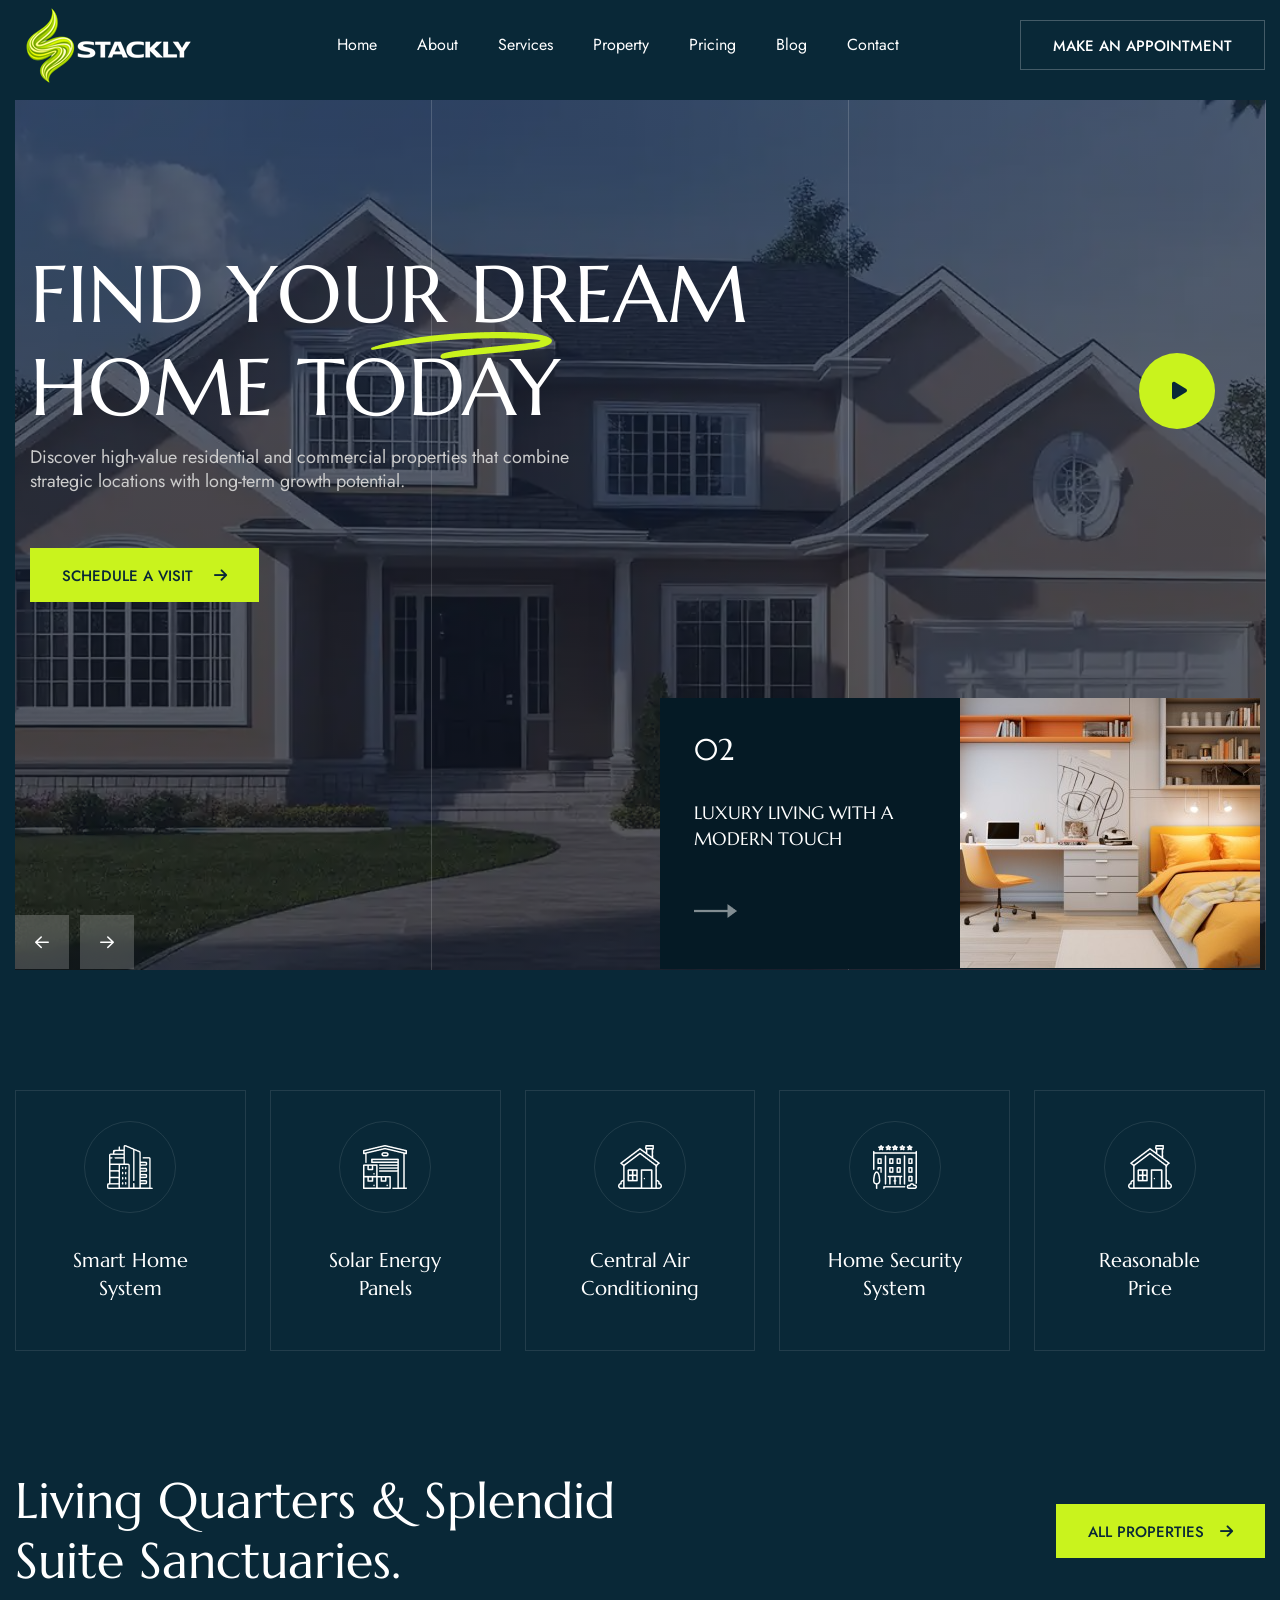
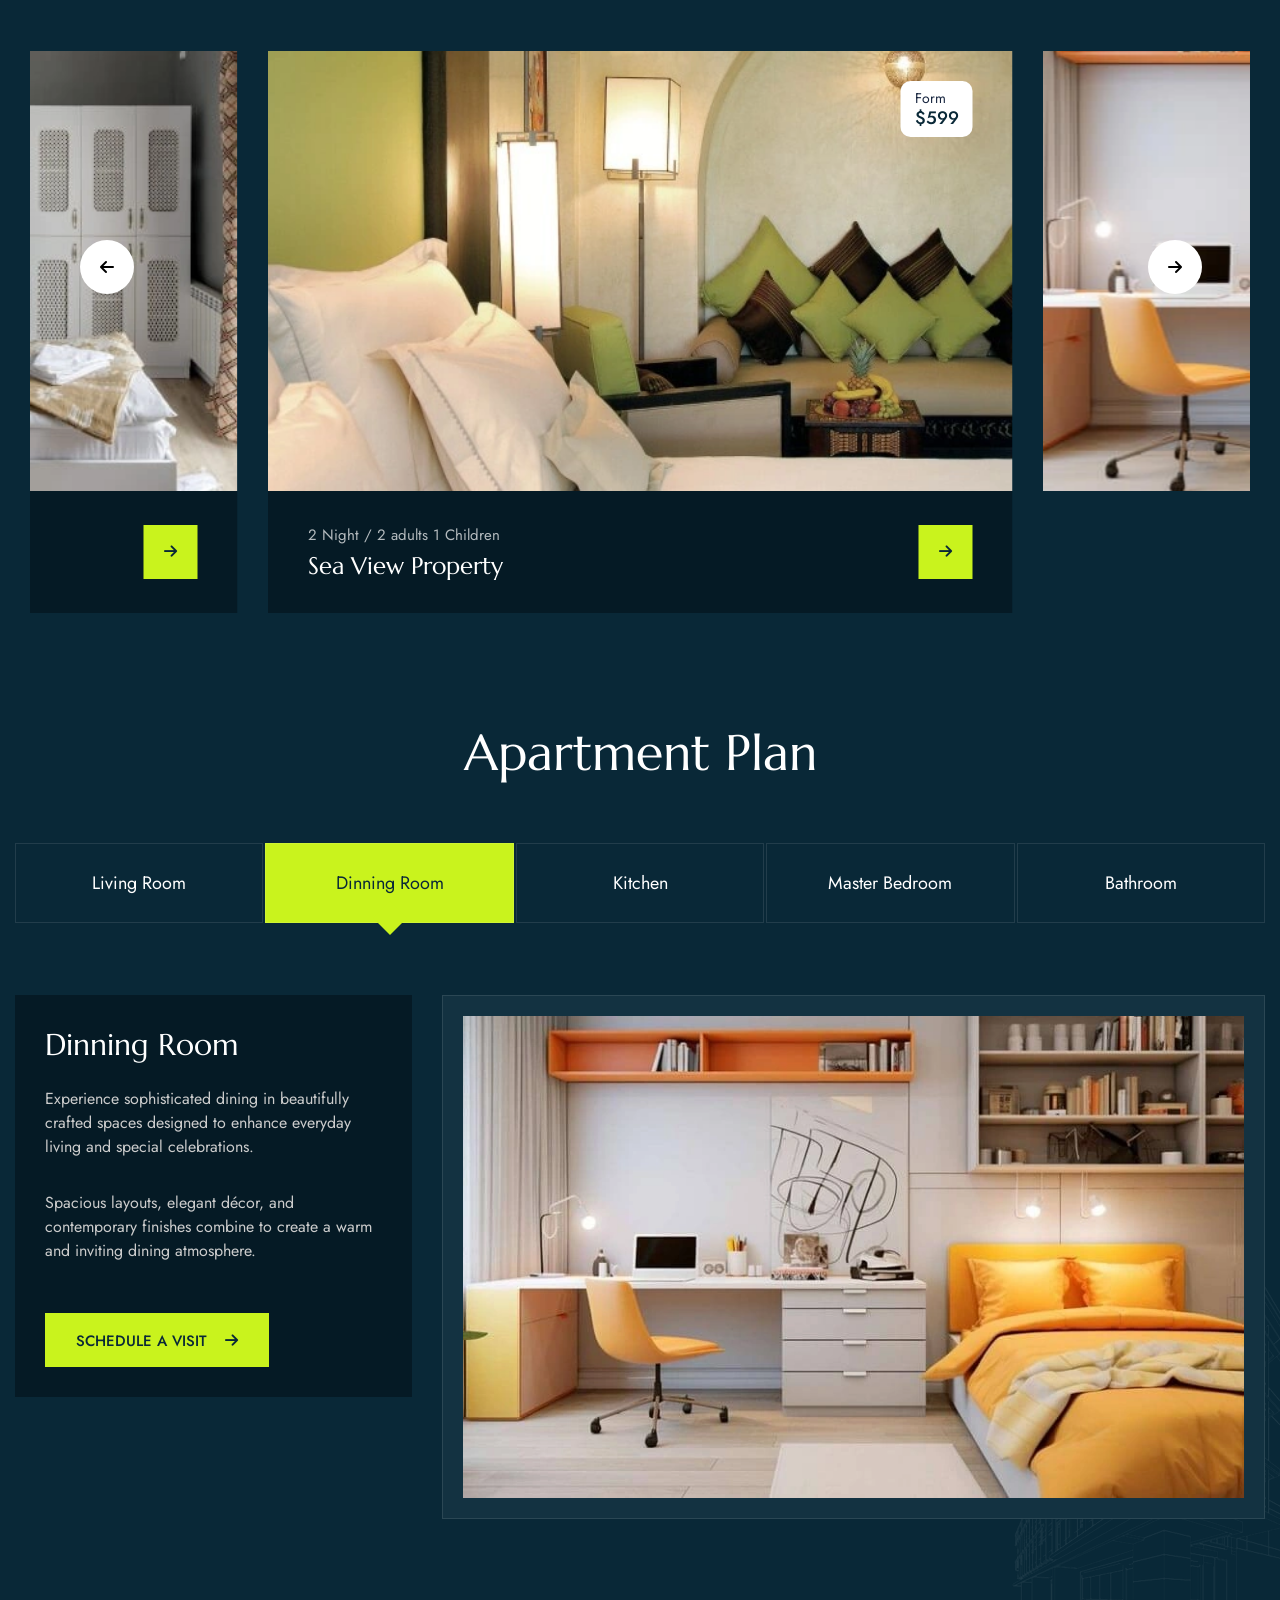
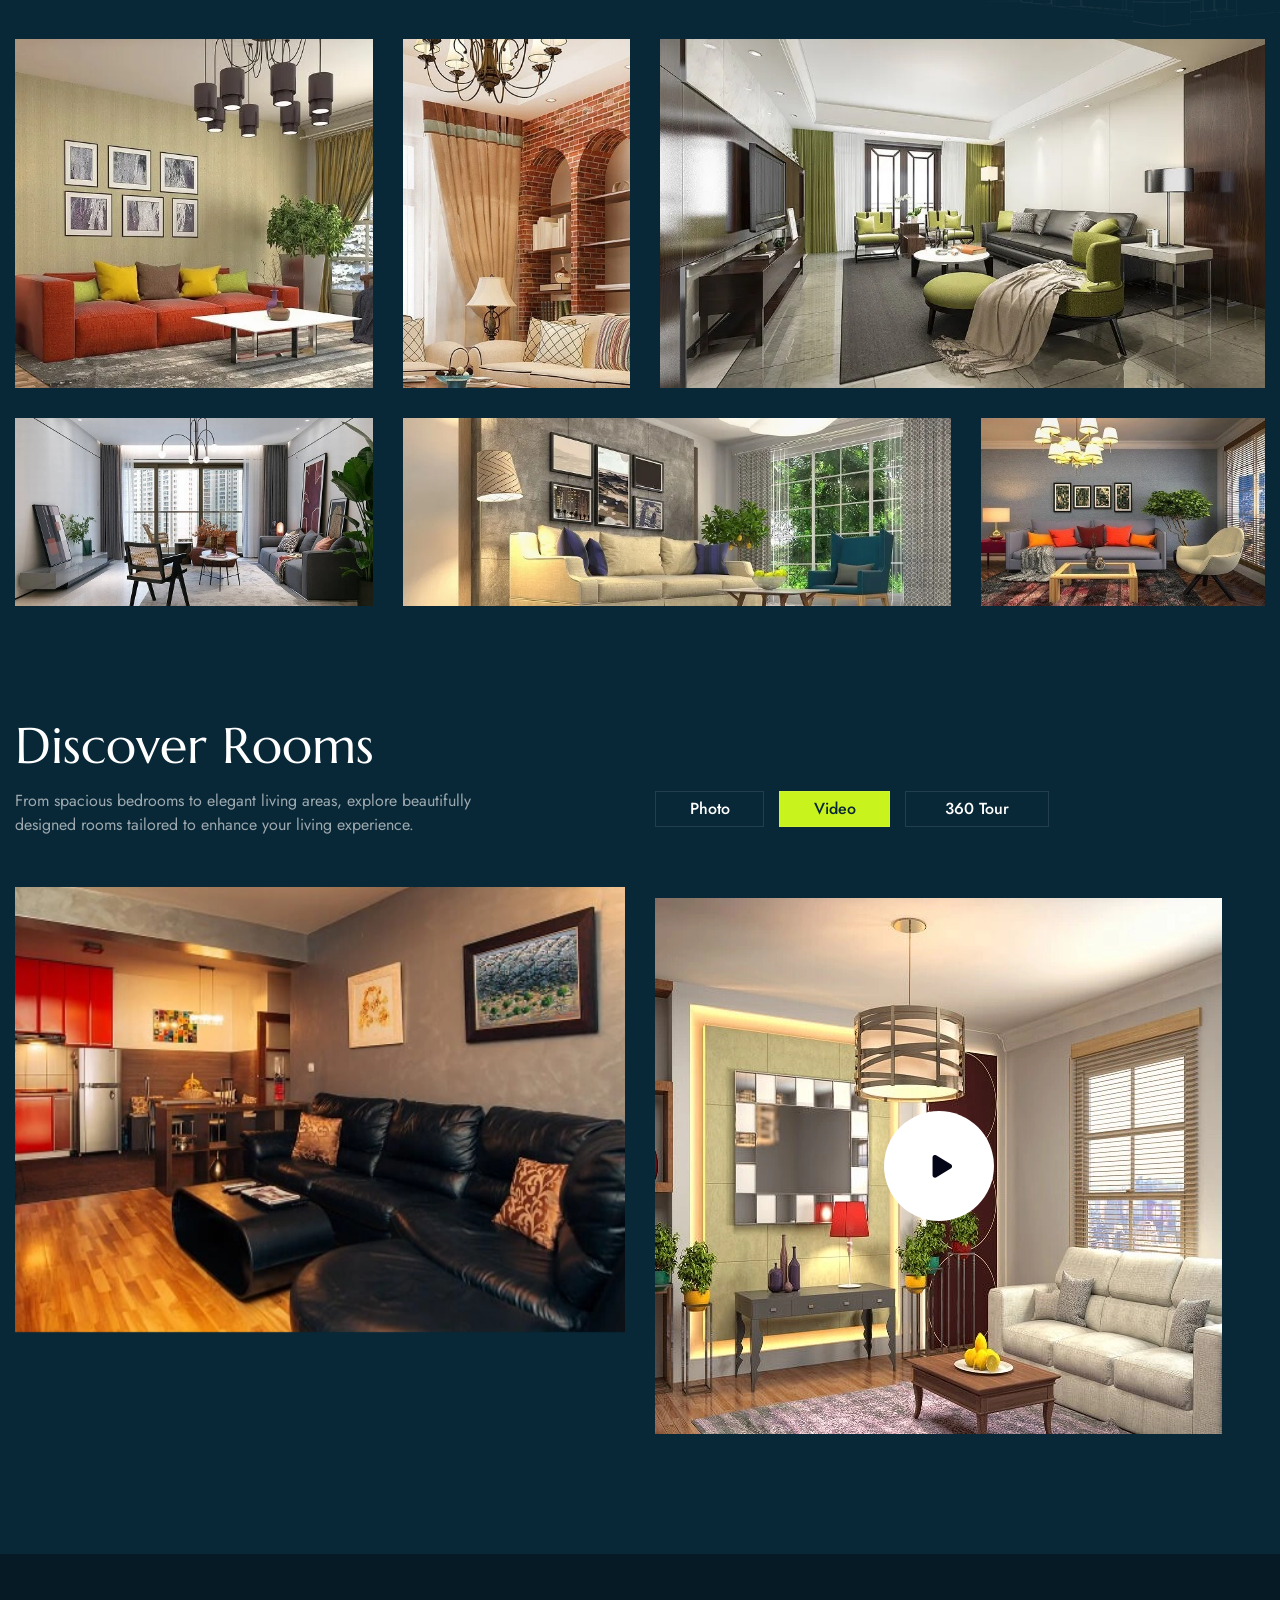
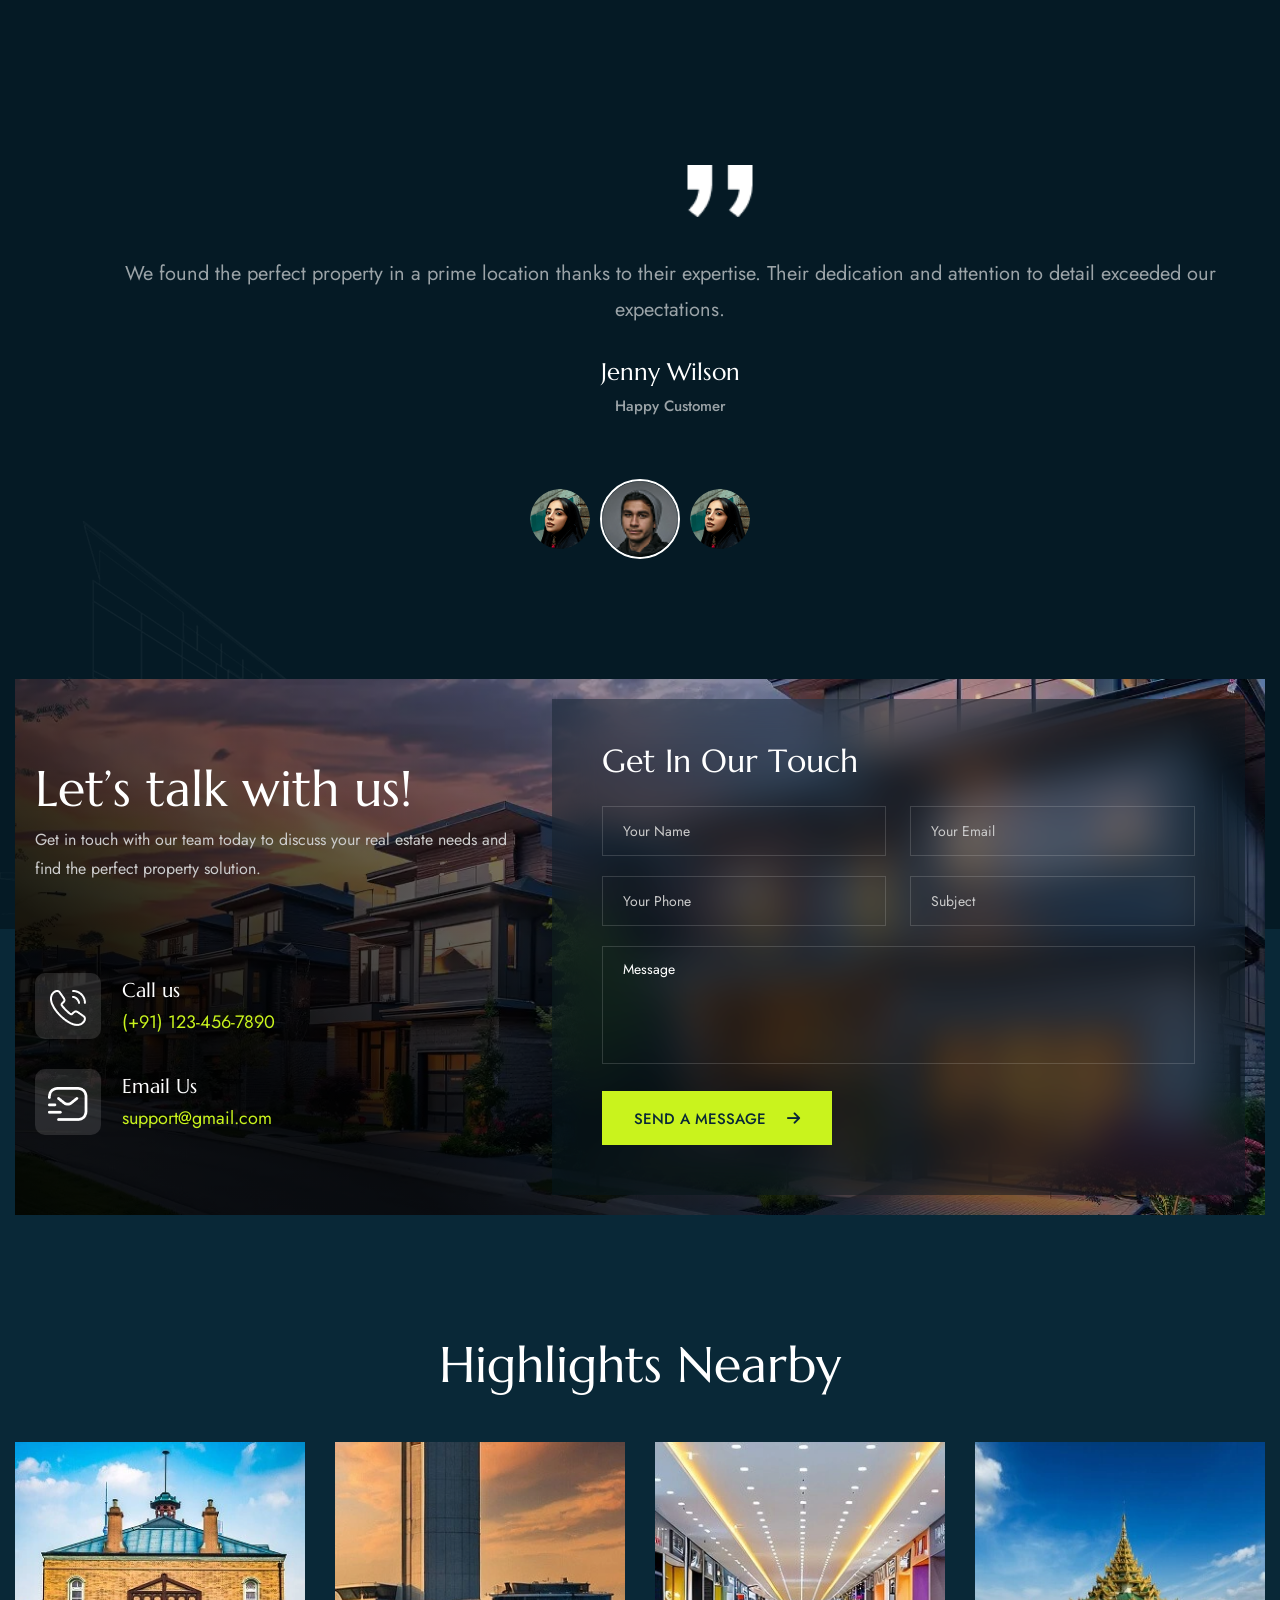
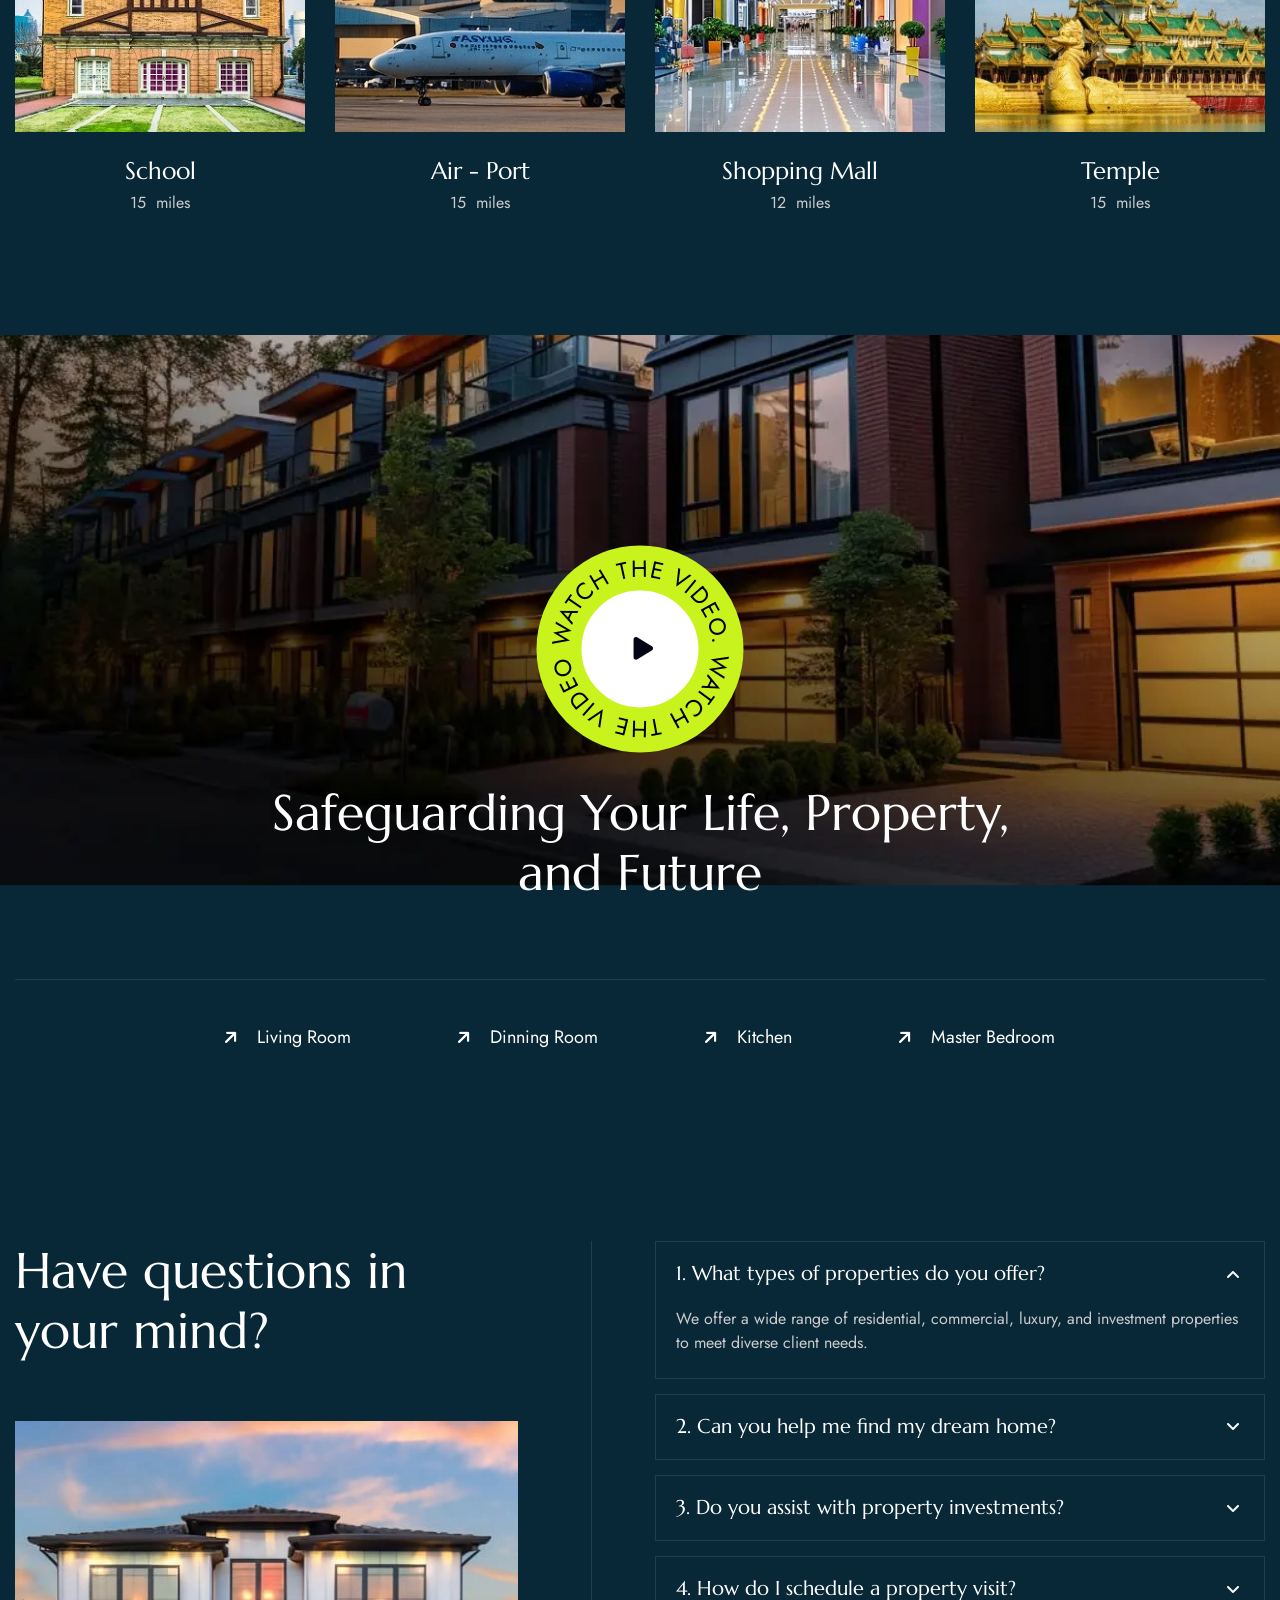
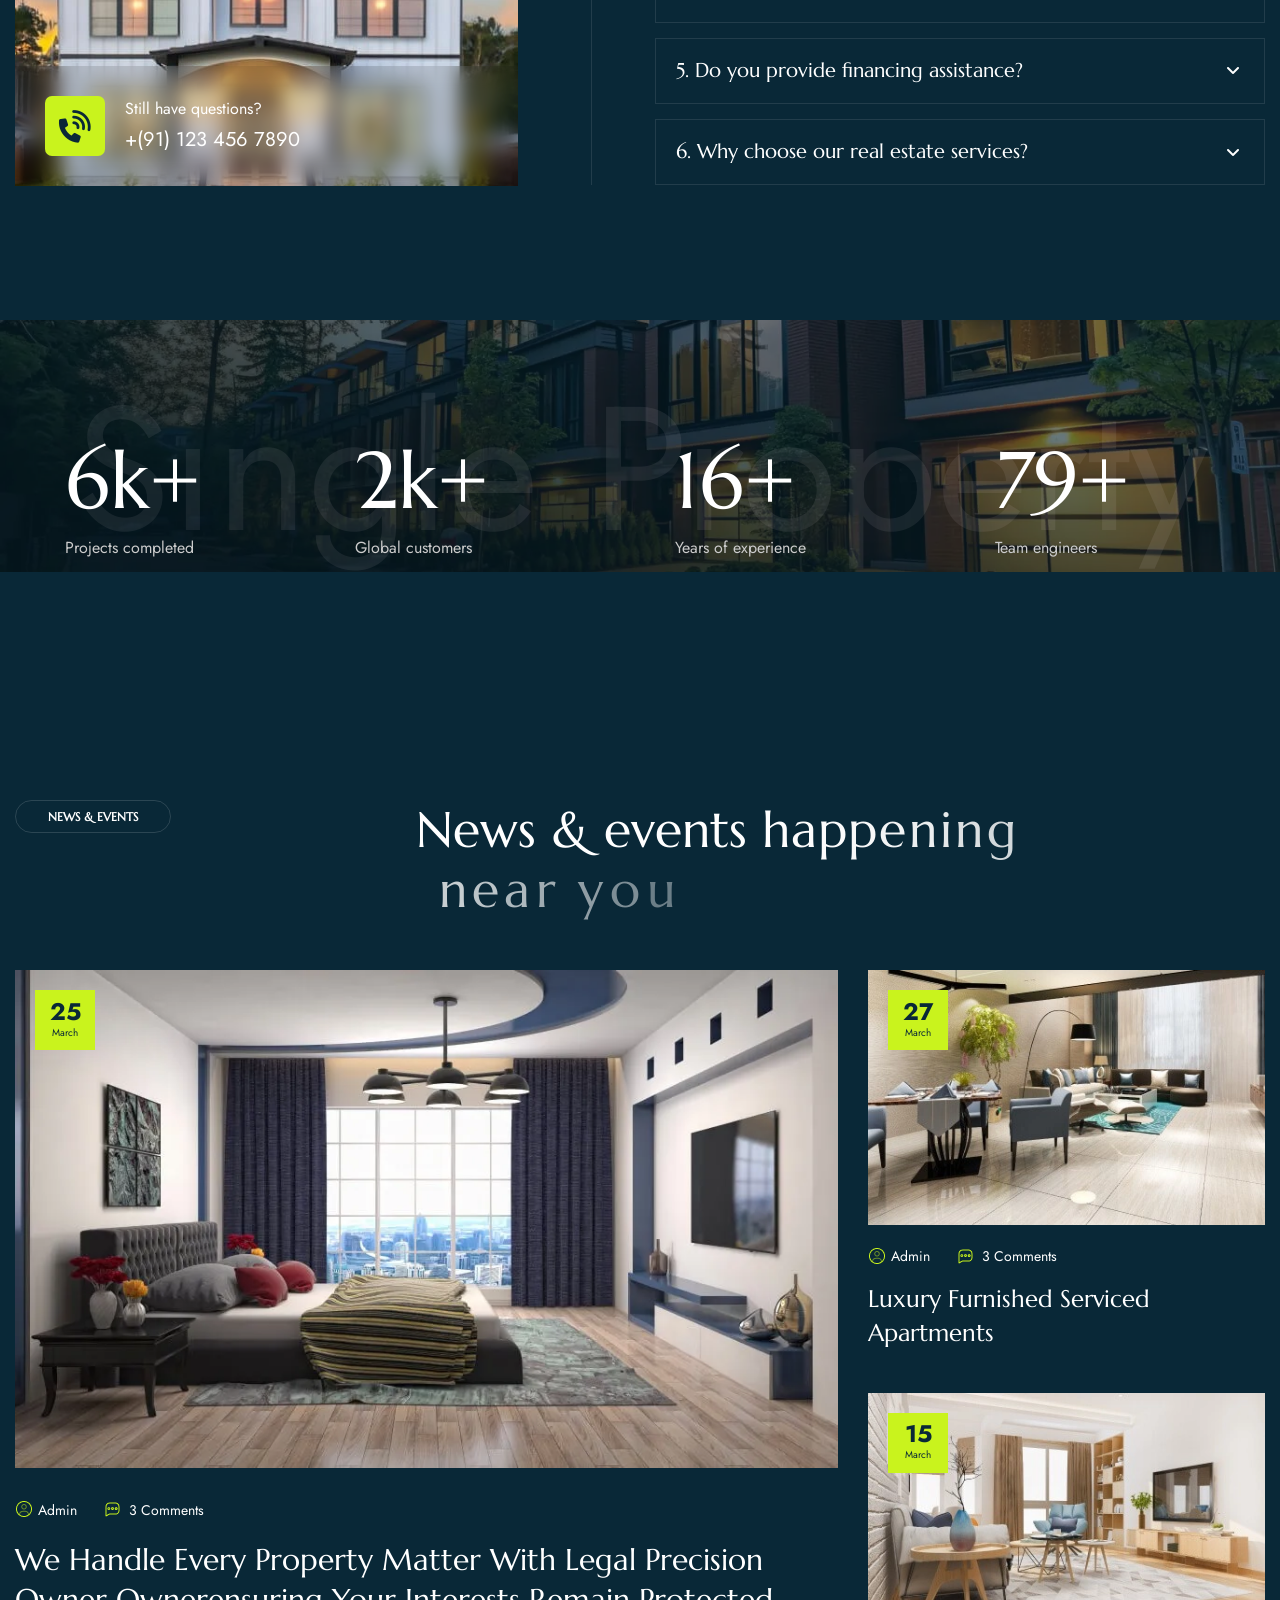
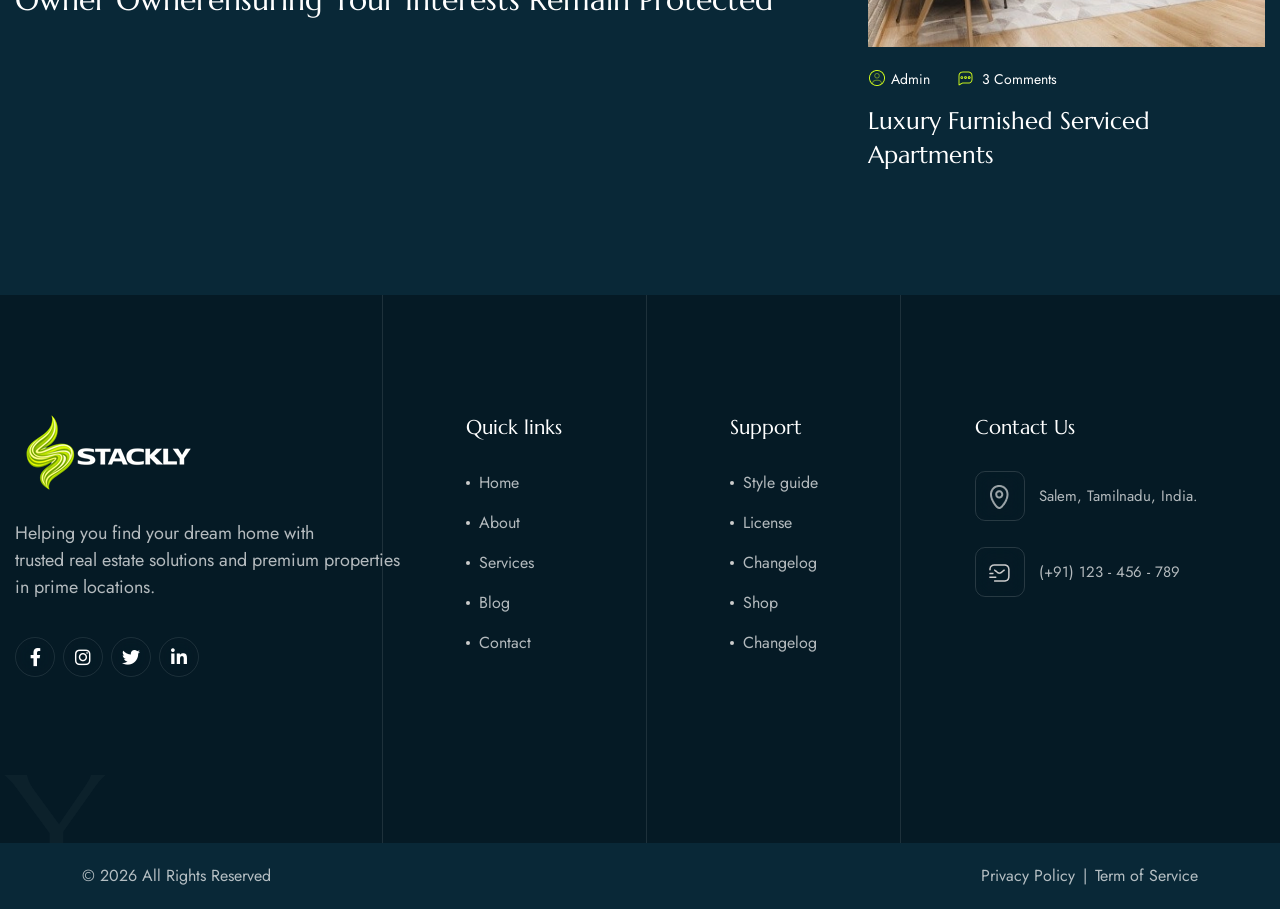
==== commit d93a0dfd: "Add files via upload" ====
--- a/index.html
+++ b/index.html
@@ -178,7 +178,7 @@
                     </a>
                   </div>
                   <div class="video-box wow fadeInUp" data-wow-delay="600ms">
-                    <a class="play-now-one play-now" href="404.html" data-fancybox="gallery" data-caption="">
+                    <a class="play-now-one play-now" href="404.html">
                       <i class="fa-sharp fa-solid fa-play"></i>
                       <span class="ripple"></span>
                     </a>
@@ -206,7 +206,7 @@
                     </a>
                   </div>
                   <div class="video-box wow fadeInUp" data-wow-delay="600ms">
-                    <a class="play-now-one play-now" href="404.html" data-fancybox="gallery" data-caption="">
+                    <a class="play-now-one play-now" href="404.html">
                       <i class="fa-sharp fa-solid fa-play"></i>
                       <span class="ripple"></span>
                     </a>
